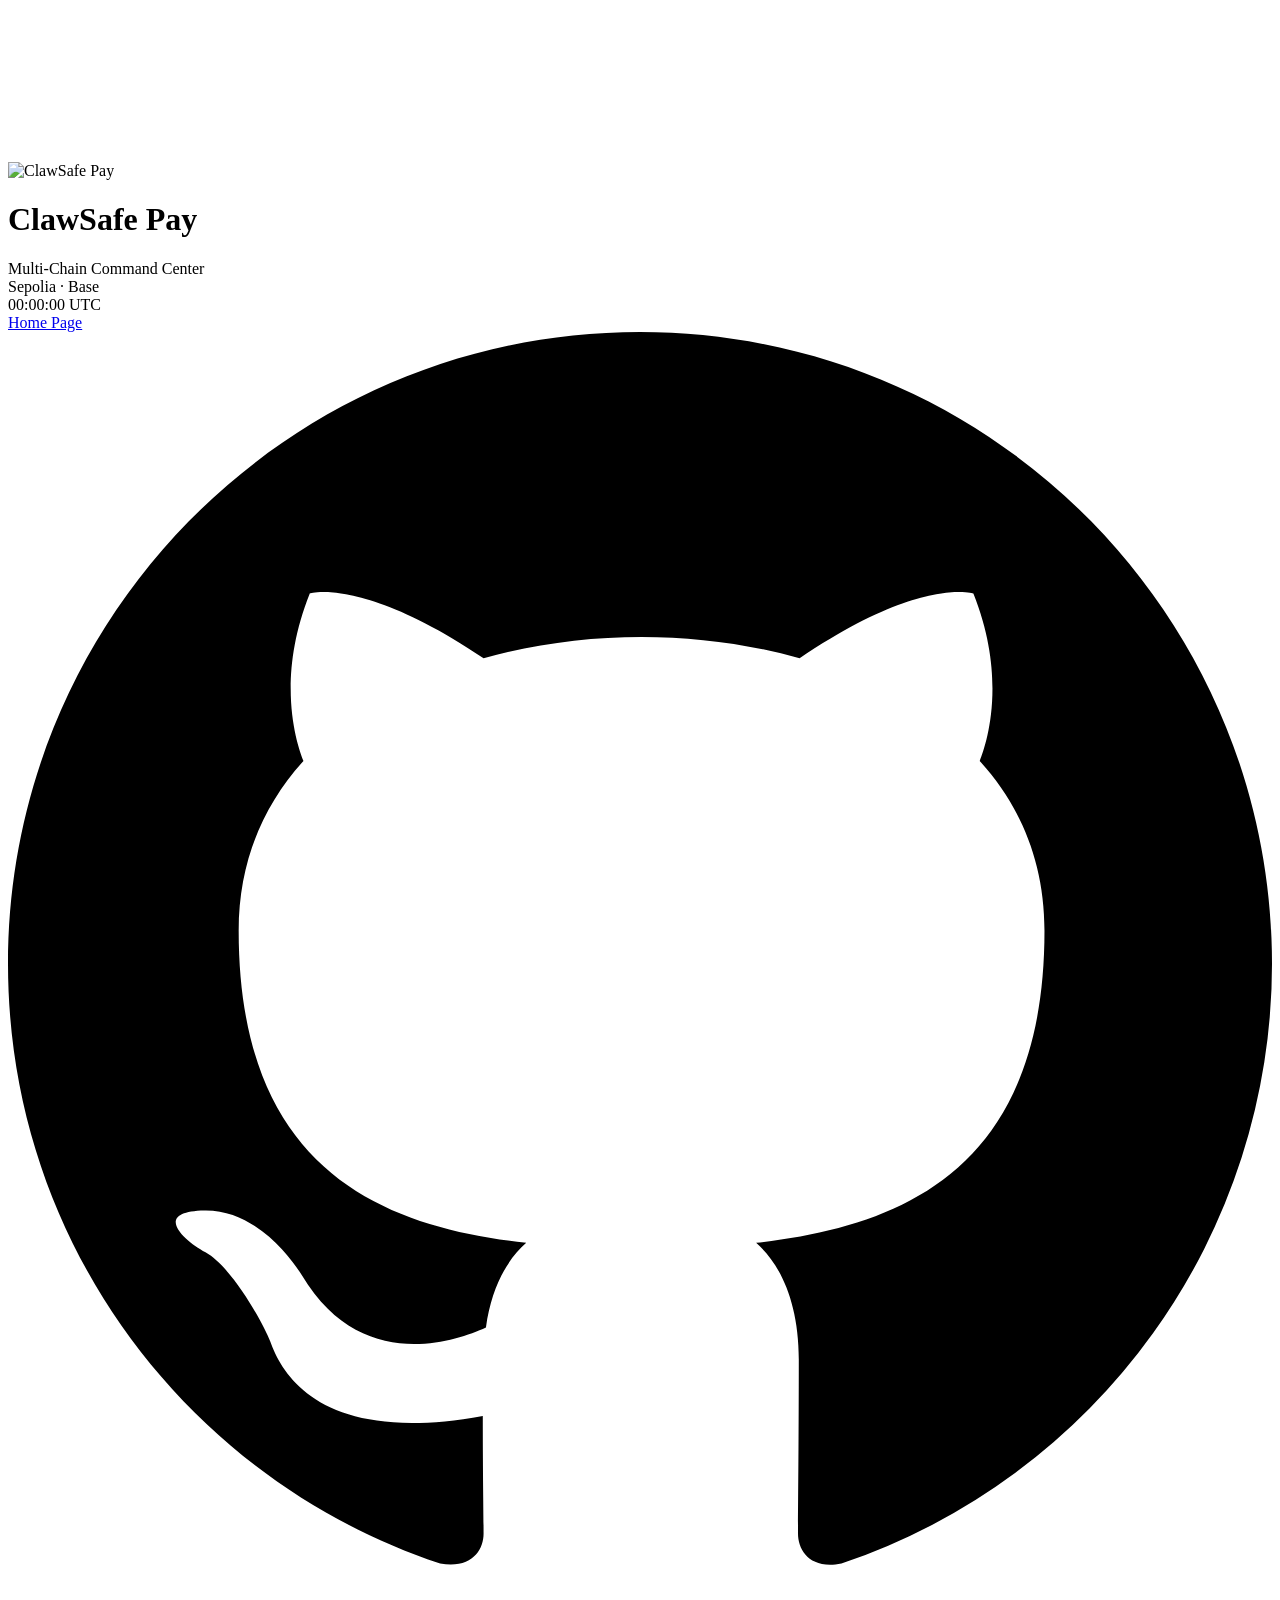
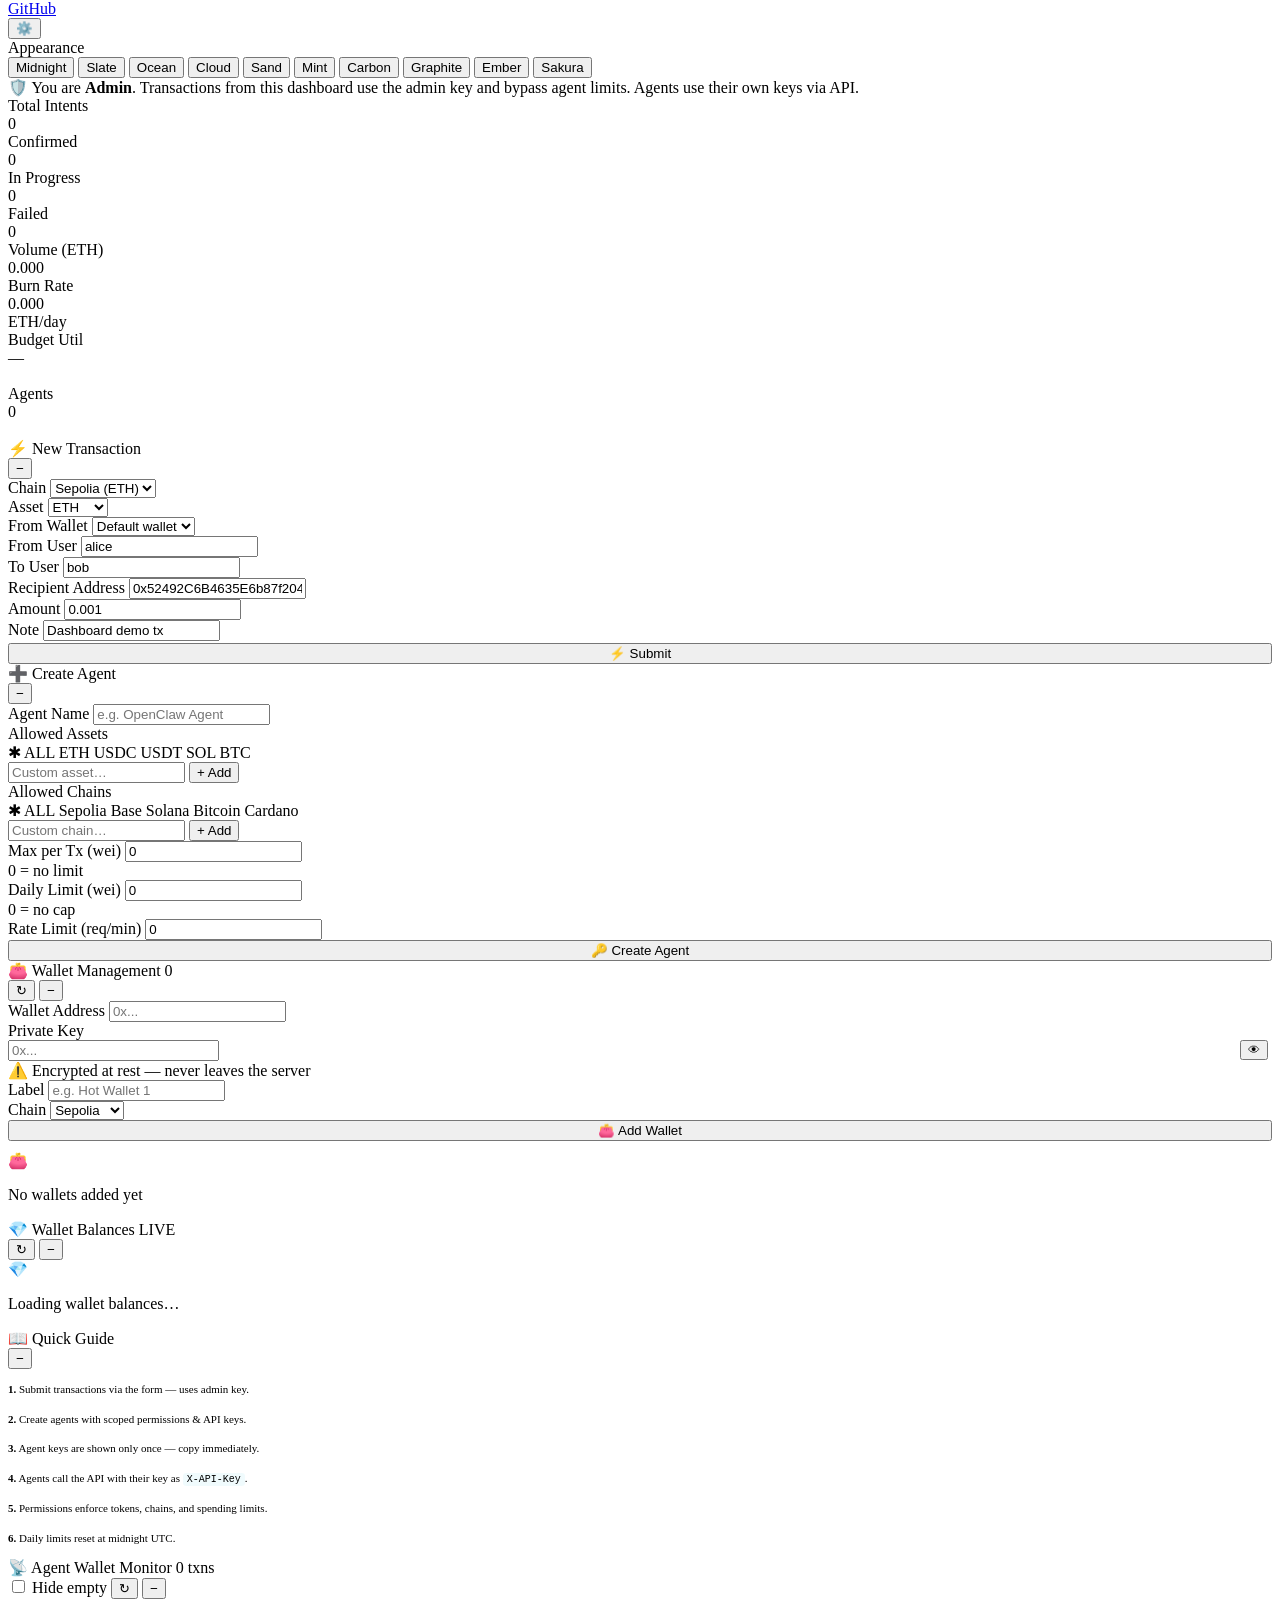
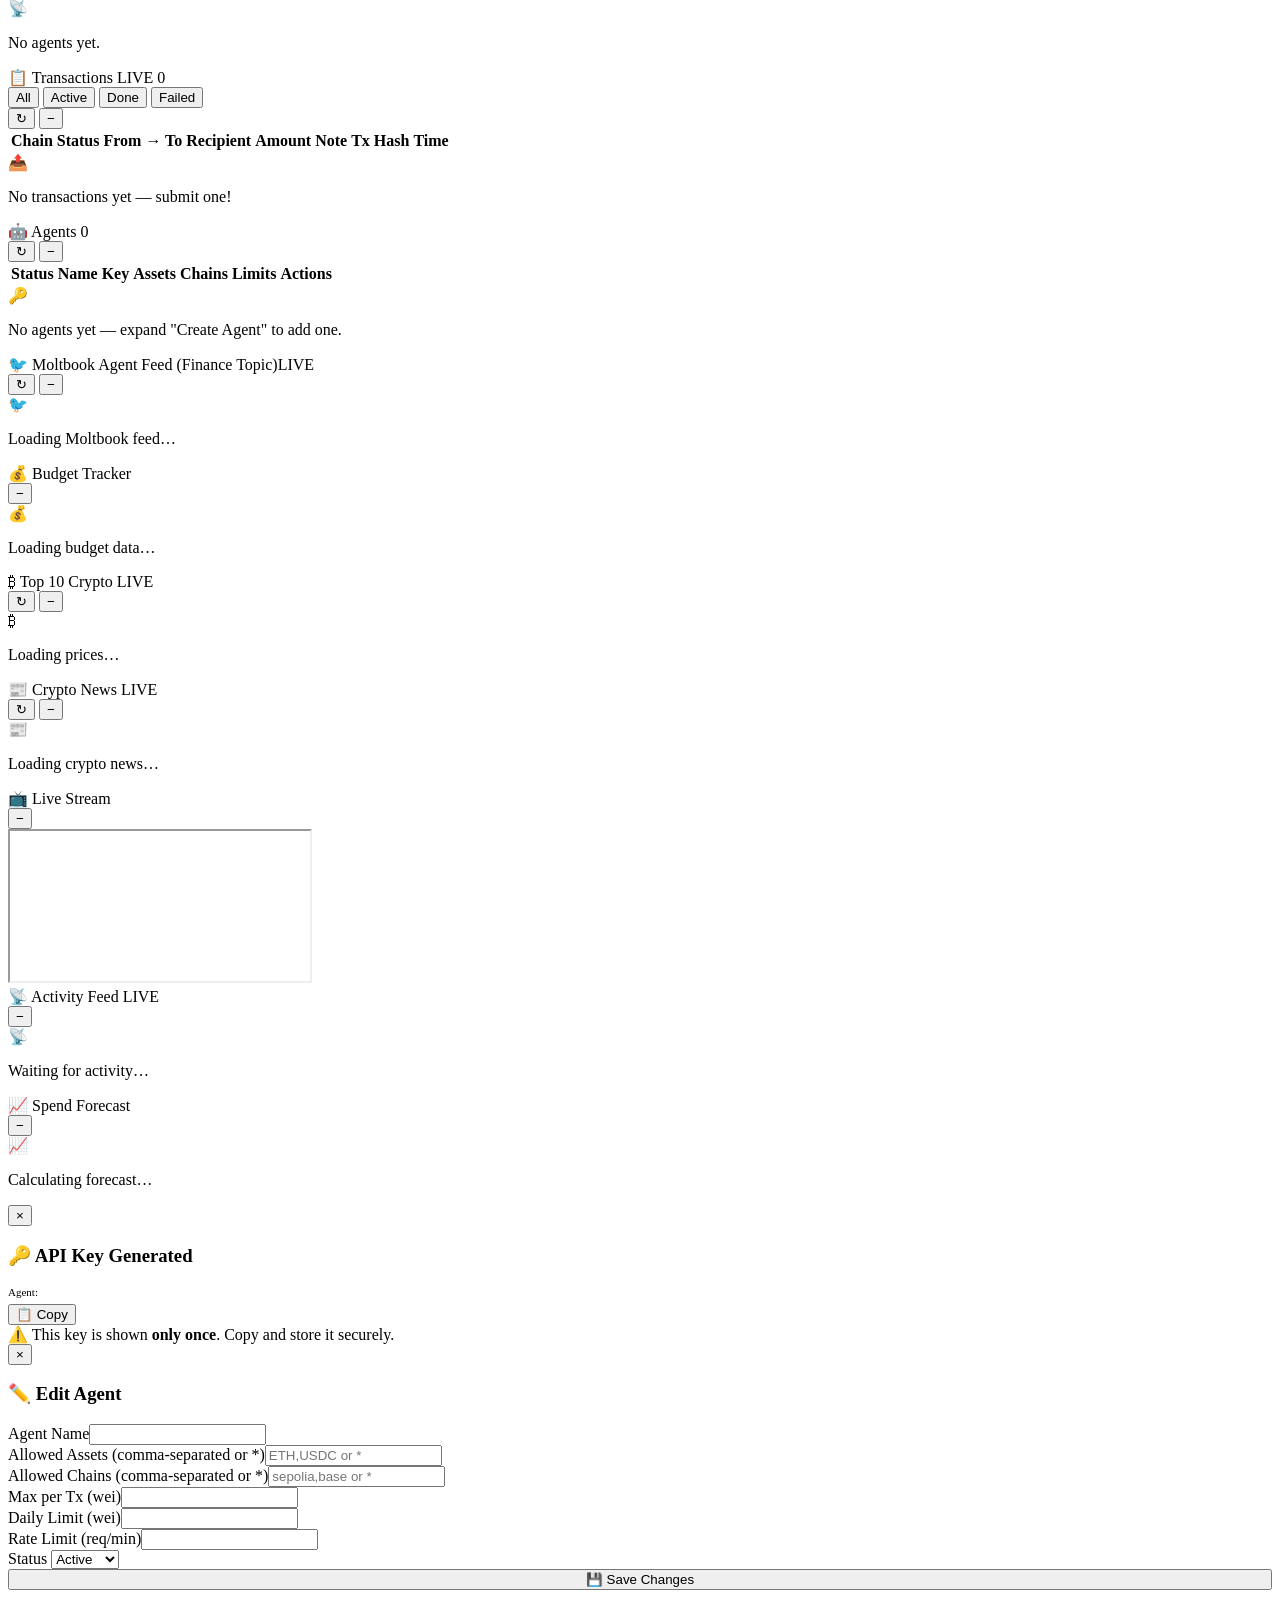
==== frontend/index.html @ 6c0104e2 "feat: docker compose setup with frontend and backend separated architecture" ====
<!DOCTYPE html>
<html lang="en">
<head>
<meta charset="UTF-8">
<meta name="viewport" content="width=device-width,initial-scale=1">
<title>ClawSafe Pay — Command Center</title>
<link rel="stylesheet" href="/static/themes.css">
<link rel="stylesheet" href="/static/dashboard.css">
<script src="/config.js"></script>
</head>
<body>

<canvas id="particles"></canvas>
<div class="bg-grid"></div>
<div class="bg-glow g1"></div>
<div class="bg-glow g2"></div>

<div class="app">

  <!-- ═══ Header ═══ -->
  <header>
    <div class="logo">
      <div class="logo-icon"><img src="/dashboard/logo.png" alt="ClawSafe Pay"></div>
      <div>
        <h1>ClawSafe Pay</h1>
        <div class="sub">Multi-Chain Command Center</div>
      </div>
    </div>
    <div class="hdr-right">
      <div class="sys-badge"><span class="sys-dot"></span><span id="activeChains">Sepolia · Base</span></div>
      <div class="hdr-clock" id="liveClock">00:00:00 UTC</div>
      <a href="/" class="hdr-link">Home Page</a>
      <a href="https://github.com/Neurarock/clawsafe_pay" target="_blank" rel="noopener" class="github-btn" title="View on GitHub"><svg viewBox="0 0 16 16"><path d="M8 0C3.58 0 0 3.58 0 8c0 3.54 2.29 6.53 5.47 7.59.4.07.55-.17.55-.38 0-.19-.01-.82-.01-1.49-2.01.37-2.53-.49-2.69-.94-.09-.23-.48-.94-.82-1.13-.28-.15-.68-.52-.01-.53.63-.01 1.08.58 1.23.82.72 1.21 1.87.87 2.33.66.07-.52.28-.87.51-1.07-1.78-.2-3.64-.89-3.64-3.95 0-.87.31-1.59.82-2.15-.08-.2-.36-1.02.08-2.12 0 0 .67-.21 2.2.82.64-.18 1.32-.27 2-.27.68 0 1.36.09 2 .27 1.53-1.04 2.2-.82 2.2-.82.44 1.1.16 1.92.08 2.12.51.56.82 1.27.82 2.15 0 3.07-1.87 3.75-3.65 3.95.29.25.54.73.54 1.48 0 1.07-.01 1.93-.01 2.2 0 .21.15.46.55.38A8.013 8.013 0 0016 8c0-4.42-3.58-8-8-8z"/></svg>GitHub</a>
      <div class="theme-wrap">
        <button class="theme-btn" onclick="toggleThemeMenu()" title="Theme">⚙️</button>
        <div class="theme-menu" id="themeMenu">
          <div class="theme-menu-title">Appearance</div>
          <button class="theme-opt" data-theme="midnight" onclick="setTheme('midnight')"><span class="theme-swatch" style="background:#05080f"></span>Midnight</button>
          <button class="theme-opt" data-theme="slate" onclick="setTheme('slate')"><span class="theme-swatch" style="background:#1a1d23"></span>Slate</button>
          <button class="theme-opt" data-theme="ocean" onclick="setTheme('ocean')"><span class="theme-swatch" style="background:#0c1929"></span>Ocean</button>
          <button class="theme-opt" data-theme="cloud" onclick="setTheme('cloud')"><span class="theme-swatch" style="background:#f0f4f8"></span>Cloud</button>
          <button class="theme-opt" data-theme="sand" onclick="setTheme('sand')"><span class="theme-swatch" style="background:#f5f0e8"></span>Sand</button>
          <button class="theme-opt" data-theme="mint" onclick="setTheme('mint')"><span class="theme-swatch" style="background:#ecfdf5"></span>Mint</button>
          <button class="theme-opt" data-theme="carbon" onclick="setTheme('carbon')"><span class="theme-swatch" style="background:#000;border-color:rgba(255,255,255,.15)"></span>Carbon</button>
          <button class="theme-opt" data-theme="graphite" onclick="setTheme('graphite')"><span class="theme-swatch" style="background:#17181a"></span>Graphite</button>
          <button class="theme-opt" data-theme="ember" onclick="setTheme('ember')"><span class="theme-swatch" style="background:#100604"></span>Ember</button>
          <button class="theme-opt" data-theme="sakura" onclick="setTheme('sakura')"><span class="theme-swatch" style="background:#fdf2f5"></span>Sakura</button>
        </div>
      </div>
    </div>
  </header>

  <!-- ═══ Admin Banner ═══ -->
  <div class="admin-banner">
    🛡️ <span>You are <strong>Admin</strong>. Transactions from this dashboard use the admin key and bypass agent limits. Agents use their own keys via API.</span>
  </div>

  <!-- ═══ Stats Row ═══ -->
  <div class="stats">
    <div class="stat-card"><div class="stat-label">Total Intents</div><div class="stat-value" id="s-total">0</div></div>
    <div class="stat-card"><div class="stat-label">Confirmed</div><div class="stat-value green" id="s-confirmed">0</div></div>
    <div class="stat-card"><div class="stat-label">In Progress</div><div class="stat-value amber" id="s-pending">0</div></div>
    <div class="stat-card"><div class="stat-label">Failed</div><div class="stat-value red" id="s-failed">0</div></div>
    <div class="stat-card"><div class="stat-label">Volume (ETH)</div><div class="stat-value purple" id="s-volume">0.000</div></div>
    <div class="stat-card"><div class="stat-label">Burn Rate</div><div class="stat-value green" id="s-burn">0.000</div><div class="stat-sub" id="s-burn-sub">ETH/day</div></div>
    <div class="stat-card"><div class="stat-label">Budget Util</div><div class="stat-value amber" id="s-budget-pct">—</div><div class="stat-sub" id="s-budget-sub">&nbsp;</div></div>
    <div class="stat-card"><div class="stat-label">Agents</div><div class="stat-value cyan" id="s-agents">0</div><div class="stat-sub" id="s-agents-sub">&nbsp;</div></div>
  </div>

  <!-- ═══ Dashboard Grid ═══ -->
  <div class="dash-grid">

    <!-- ── Left Column ── -->
    <div class="dash-col">

      <!-- ⚡ New Transaction -->
      <div class="widget" id="w-submit">
        <div class="wh">
          <div class="wt"><span class="wt-icon">⚡</span> New Transaction</div>
          <div class="wa"><button class="w-btn" onclick="toggleWidget(this)">−</button></div>
        </div>
        <div class="wb pad">
          <form id="txForm" autocomplete="off">
            <div class="form-stack">
              <div class="form-row">
                <div class="form-group">
                  <label>Chain</label>
                  <select id="tx-chain">
                    <option value="sepolia" selected>Sepolia (ETH)</option>
                    <option value="base">Base (ETH)</option>
                  </select>
                </div>
                <div class="form-group">
                  <label>Asset</label>
                  <select id="tx-asset">
                    <option value="ETH" selected>ETH</option>
                    <option value="USDC">USDC</option>
                    <option value="USDT">USDT</option>
                  </select>
                </div>
              </div>
              <div class="form-group">
                <label>From Wallet</label>
                <select id="tx-wallet"><option value="">Default wallet</option></select>
              </div>
              <div class="form-row">
                <div class="form-group">
                  <label>From User</label>
                  <input type="text" id="tx-from" placeholder="alice" value="alice" required>
                </div>
                <div class="form-group">
                  <label>To User</label>
                  <input type="text" id="tx-to" placeholder="bob" value="bob" required>
                </div>
              </div>
              <div class="form-group">
                <label>Recipient Address</label>
                <input type="text" id="tx-addr" class="addr-input" placeholder="0x..." value="0x52492C6B4635E6b87f2043A6Ac274Be458060b48" required>
              </div>
              <div class="form-row">
                <div class="form-group">
                  <label>Amount</label>
                  <input type="text" id="tx-amount" placeholder="0.01" value="0.001" required>
                </div>
                <div class="form-group">
                  <label>Note</label>
                  <input type="text" id="tx-note" placeholder="Payment for..." value="Dashboard demo tx">
                </div>
              </div>
              <button type="submit" class="btn btn-primary" id="txBtn" style="width:100%;margin-top:2px">
                <span id="txBtnText">⚡ Submit</span>
                <span id="txBtnSpin" style="display:none" class="status-spinner"></span>
              </button>
            </div>
          </form>
        </div>
      </div>

      <!-- ➕ Create Agent -->
      <div class="widget" id="w-create-agent">
        <div class="wh">
          <div class="wt"><span class="wt-icon">➕</span> Create Agent</div>
          <div class="wa"><button class="w-btn" onclick="toggleWidget(this)">−</button></div>
        </div>
        <div class="wb pad">
          <form id="agentForm" autocomplete="off">
            <div class="form-stack">
              <div class="form-group">
                <label>Agent Name</label>
                <input type="text" id="ag-name" placeholder="e.g. OpenClaw Agent" required>
              </div>
              <div class="form-group">
                <label>Allowed Assets</label>
                <div class="selector-area" id="ag-assets-area">
                  <div class="preset-row">
                    <span class="preset-btn wild selected" data-val="*" onclick="togglePreset(this,'assets')">✱ ALL</span>
                    <span class="preset-btn asset" data-val="ETH" onclick="togglePreset(this,'assets')">ETH</span>
                    <span class="preset-btn asset" data-val="USDC" onclick="togglePreset(this,'assets')">USDC</span>
                    <span class="preset-btn asset" data-val="USDT" onclick="togglePreset(this,'assets')">USDT</span>
                    <span class="preset-btn asset" data-val="SOL" onclick="togglePreset(this,'assets')">SOL</span>
                    <span class="preset-btn asset" data-val="BTC" onclick="togglePreset(this,'assets')">BTC</span>
                  </div>
                  <div class="custom-add-row">
                    <input type="text" id="ag-assets-custom" placeholder="Custom asset…">
                    <button type="button" onclick="addCustom('assets')">+ Add</button>
                  </div>
                  <div class="selected-display" id="ag-assets-display"></div>
                </div>
                <input type="hidden" id="ag-assets-val" value='["*"]'>
              </div>
              <div class="form-group">
                <label>Allowed Chains</label>
                <div class="selector-area" id="ag-chains-area">
                  <div class="preset-row">
                    <span class="preset-btn wild selected" data-val="*" onclick="togglePreset(this,'chains')">✱ ALL</span>
                    <span class="preset-btn chain" data-val="sepolia" onclick="togglePreset(this,'chains')">Sepolia</span>
                    <span class="preset-btn chain" data-val="base" onclick="togglePreset(this,'chains')">Base</span>
                    <span class="preset-btn chain" data-val="solana" onclick="togglePreset(this,'chains')">Solana</span>
                    <span class="preset-btn chain" data-val="bitcoin" onclick="togglePreset(this,'chains')">Bitcoin</span>
                    <span class="preset-btn chain" data-val="cardano" onclick="togglePreset(this,'chains')">Cardano</span>
                  </div>
                  <div class="custom-add-row">
                    <input type="text" id="ag-chains-custom" placeholder="Custom chain…">
                    <button type="button" onclick="addCustom('chains')">+ Add</button>
                  </div>
                  <div class="selected-display" id="ag-chains-display"></div>
                </div>
                <input type="hidden" id="ag-chains-val" value='["*"]'>
              </div>
              <div class="form-row">
                <div class="form-group">
                  <label>Max per Tx (wei)</label>
                  <input type="text" id="ag-max-tx" placeholder="0 = unlimited" value="0">
                  <div class="form-hint">0 = no limit</div>
                </div>
                <div class="form-group">
                  <label>Daily Limit (wei)</label>
                  <input type="text" id="ag-daily" placeholder="0 = unlimited" value="0">
                  <div class="form-hint">0 = no cap</div>
                </div>
              </div>
              <div class="form-group">
                <label>Rate Limit (req/min)</label>
                <input type="number" id="ag-rate" placeholder="0 = default" value="0" min="0">
              </div>
              <button type="submit" class="btn btn-primary" style="width:100%" id="agCreateBtn">🔑 Create Agent</button>
            </div>
          </form>
        </div>
      </div>

      <!-- � Wallet Management -->
      <div class="widget" id="w-wallet-mgmt">
        <div class="wh">
          <div class="wt"><span class="wt-icon">👛</span> Wallet Management <span class="w-count" id="walletCount">0</span></div>
          <div class="wa">
            <button class="w-btn" onclick="fetchManagedWallets()" title="Refresh">↻</button>
            <button class="w-btn" onclick="toggleWidget(this)">−</button>
          </div>
        </div>
        <div class="wb pad">
          <form id="walletForm" autocomplete="off">
            <div class="form-stack">
              <div class="form-group">
                <label>Wallet Address</label>
                <input type="text" id="wl-address" class="addr-input" placeholder="0x..." required>
              </div>
              <div class="form-group">
                <label>Private Key</label>
                <div style="position:relative">
                  <input type="password" id="wl-privkey" placeholder="0x..." required style="padding-right:36px">
                  <button type="button" class="w-btn" onclick="togglePrivKeyVisibility()" title="Show/Hide"
                    style="position:absolute;right:4px;top:50%;transform:translateY(-50%);font-size:12px" id="wl-eye">👁</button>
                </div>
                <div class="form-hint" style="color:var(--amber)">⚠️ Encrypted at rest — never leaves the server</div>
              </div>
              <div class="form-row">
                <div class="form-group">
                  <label>Label</label>
                  <input type="text" id="wl-label" placeholder="e.g. Hot Wallet 1">
                </div>
                <div class="form-group">
                  <label>Chain</label>
                  <select id="wl-chain">
                    <option value="sepolia" selected>Sepolia</option>
                    <option value="base">Base</option>
                    <option value="solana">Solana</option>
                    <option value="bitcoin">Bitcoin</option>
                    <option value="cardano">Cardano</option>
                  </select>
                </div>
              </div>
              <button type="submit" class="btn btn-primary" style="width:100%" id="wlAddBtn">👛 Add Wallet</button>
            </div>
          </form>
          <div id="walletList" style="margin-top:10px">
            <div class="empty-state" id="walletEmpty">
              <div class="icon">👛</div>
              <p>No wallets added yet</p>
            </div>
          </div>
        </div>
      </div>

      <!-- 💎 Wallet Balances -->
      <div class="widget" id="w-balances">
        <div class="wh">
          <div class="wt"><span class="wt-icon">💎</span> Wallet Balances <span class="live-pill">LIVE</span></div>
          <div class="wa">
            <button class="w-btn" onclick="fetchWalletBalances()" title="Refresh">↻</button>
            <button class="w-btn" onclick="toggleWidget(this)">−</button>
          </div>
        </div>
        <div class="wb pad" style="max-height:340px;overflow-y:auto">
          <div id="balancesList">
            <div class="empty-state" id="balancesEmpty">
              <div class="icon">💎</div>
              <p>Loading wallet balances…</p>
            </div>
          </div>
        </div>
      </div>

      <!-- �📖 Quick Guide -->
      <div class="widget" id="w-guide">
        <div class="wh">
          <div class="wt"><span class="wt-icon">📖</span> Quick Guide</div>
          <div class="wa"><button class="w-btn" onclick="toggleWidget(this)">−</button></div>
        </div>
        <div class="wb pad">
          <div style="font-size:11px;color:var(--muted);line-height:1.7">
            <p><strong style="color:var(--text)">1.</strong> Submit transactions via the form — uses admin key.</p>
            <p><strong style="color:var(--text)">2.</strong> Create agents with scoped permissions &amp; API keys.</p>
            <p><strong style="color:var(--text)">3.</strong> Agent keys are shown <span style="color:var(--amber)">only once</span> — copy immediately.</p>
            <p><strong style="color:var(--text)">4.</strong> Agents call the API with their key as <code style="color:var(--cyan);background:rgba(6,182,212,.06);padding:1px 4px;border-radius:3px;font-size:10px">X-API-Key</code>.</p>
            <p><strong style="color:var(--text)">5.</strong> Permissions enforce tokens, chains, and spending limits.</p>
            <p><strong style="color:var(--text)">6.</strong> Daily limits reset at midnight UTC.</p>
          </div>
        </div>
      </div>

      <!-- 📡 Agent Wallet Monitor -->
      <div class="widget" id="w-monitor">
        <div class="wh">
          <div class="wt"><span class="wt-icon">📡</span> Agent Wallet Monitor <span class="w-count" id="monitorCount">0 txns</span></div>
          <div class="wa">
            <label class="toggle-wrap"><label class="tog"><input type="checkbox" id="hideEmptyToggle" onchange="renderMonitor()"><span class="tog-slider"></span></label> Hide empty</label>
            <button class="w-btn" onclick="fetchAllAgentIntents()" title="Reload">↻</button>
            <button class="w-btn" onclick="toggleWidget(this)">−</button>
          </div>
        </div>
        <div class="wb" style="max-height:380px">
          <div id="activeMonitors"></div>
          <div id="deprecatedSection" style="display:none">
            <div class="deprecated-divider">⛔ Deprecated / Inactive</div>
            <div id="deprecatedMonitors"></div>
          </div>
          <div class="empty-state" id="monitorEmpty">
            <div class="icon">📡</div>
            <p>No agents yet.</p>
          </div>
        </div>
      </div>

    </div><!-- /dash-col left -->

    <!-- ── Right Column ── -->
    <div class="dash-col">

      <!-- 📋 Transactions -->
      <div class="widget" id="w-txns">
        <div class="wh">
          <div class="wt"><span class="wt-icon">📋</span> Transactions <span class="live-pill">LIVE</span> <span class="w-count" id="txCount">0</span></div>
          <div class="wa">
            <div class="tx-filters">
              <button class="f-btn active" onclick="setFilter('all',this)">All</button>
              <button class="f-btn" onclick="setFilter('active',this)">Active</button>
              <button class="f-btn" onclick="setFilter('done',this)">Done</button>
              <button class="f-btn" onclick="setFilter('failed',this)">Failed</button>
            </div>
            <button class="w-btn" onclick="fetchIntents()" title="Refresh">↻</button>
            <button class="w-btn" onclick="toggleWidget(this)">−</button>
          </div>
        </div>
        <div class="wb" style="max-height:440px">
          <div class="table-scroll">
            <table>
              <thead>
                <tr>
                  <th>Chain</th>
                  <th>Status</th>
                  <th>From → To</th>
                  <th>Recipient</th>
                  <th>Amount</th>
                  <th>Note</th>
                  <th>Tx Hash</th>
                  <th>Time</th>
                </tr>
              </thead>
              <tbody id="txBody"></tbody>
            </table>
          </div>
          <div class="empty-state" id="txEmpty">
            <div class="icon">📤</div>
            <p>No transactions yet — submit one!</p>
          </div>
        </div>
      </div>

      <!-- Right sub-grid: two columns -->
      <div class="right-sub">

        <!-- Sub-left -->
        <div class="dash-col">
          <!-- 🤖 Agents -->
          <div class="widget" id="w-agents">
            <div class="wh">
              <div class="wt"><span class="wt-icon">🤖</span> Agents <span class="w-count" id="agentCount">0</span></div>
              <div class="wa">
                <button class="w-btn" onclick="fetchAgents()" title="Refresh">↻</button>
                <button class="w-btn" onclick="toggleWidget(this)">−</button>
              </div>
            </div>
            <div class="wb" style="max-height:340px">
              <div class="table-scroll">
                <table>
                  <thead>
                    <tr>
                      <th>Status</th>
                      <th>Name</th>
                      <th>Key</th>
                      <th>Assets</th>
                      <th>Chains</th>
                      <th>Limits</th>
                      <th>Actions</th>
                    </tr>
                  </thead>
                  <tbody id="agentBody"></tbody>
                </table>
              </div>
              <div class="empty-state" id="agentEmpty">
                <div class="icon">🔑</div>
                <p>No agents yet — expand "Create Agent" to add one.</p>
              </div>
            </div>
          </div>

          <!-- � Moltbook Feed -->
          <div class="widget" id="w-moltbook">
            <div class="wh">
              <div class="wt"><span class="wt-icon">🐦</span> Moltbook Agent Feed (Finance Topic)<span class="live-pill">LIVE</span></div>
              <div class="wa">
                <button class="w-btn" onclick="fetchMoltbook()" title="Reload">↻</button>
                <button class="w-btn" onclick="toggleWidget(this)">−</button>
              </div>
            </div>
            <div class="wb pad" style="max-height:340px;overflow-y:auto">
              <div id="moltbookPosts">
                <div class="empty-state" id="moltbookEmpty">
                  <div class="icon">🐦</div>
                  <p>Loading Moltbook feed…</p>
                </div>
              </div>
            </div>
          </div>

          <!-- 💰 Budget Tracker -->
          <div class="widget" id="w-budget">
            <div class="wh">
              <div class="wt"><span class="wt-icon">💰</span> Budget Tracker</div>
              <div class="wa"><button class="w-btn" onclick="toggleWidget(this)">−</button></div>
            </div>
            <div class="wb pad">
              <div id="budgetAlerts"></div>
              <div id="budgetBars">
                <div class="empty-state"><div class="icon">💰</div><p>Loading budget data…</p></div>
              </div>
            </div>
          </div>

          <!-- ₿ Top 10 Crypto -->
          <div class="widget" id="w-crypto-prices">
            <div class="wh">
              <div class="wt"><span class="wt-icon">₿</span> Top 10 Crypto <span class="live-pill">LIVE</span></div>
              <div class="wa">
                <button class="w-btn" onclick="fetchCryptoPrices()" title="Refresh">↻</button>
                <button class="w-btn" onclick="toggleWidget(this)">−</button>
              </div>
            </div>
            <div class="wb pad" style="overflow-y:auto">
              <div class="crypto-ticker" id="cryptoTicker">
                <div class="empty-state"><div class="icon">₿</div><p>Loading prices…</p></div>
              </div>
            </div>
          </div>
        </div>

        <!-- Sub-right -->
        <div class="dash-col">
          <!-- � Crypto News Feed -->
          <div class="widget" id="w-crypto-news">
            <div class="wh">
              <div class="wt"><span class="wt-icon">📰</span> Crypto News <span class="live-pill">LIVE</span></div>
              <div class="wa">
                <button class="w-btn" onclick="fetchCryptoNews()" title="Reload">↻</button>
                <button class="w-btn" onclick="toggleWidget(this)">−</button>
              </div>
            </div>
            <div class="wb pad" style="max-height:340px;overflow-y:auto">
              <div id="cryptoNewsPosts">
                <div class="empty-state" id="cryptoNewsEmpty">
                  <div class="icon">📰</div>
                  <p>Loading crypto news…</p>
                </div>
              </div>
            </div>
          </div>

          <!-- �📺 YouTube Live -->
          <div class="widget" id="w-youtube">
            <div class="wh">
              <div class="wt"><span class="wt-icon">📺</span> Live Stream</div>
              <div class="wa"><button class="w-btn" onclick="toggleWidget(this)">−</button></div>
            </div>
            <div class="wb">
              <div class="yt-frame">
                <iframe src="https://www.youtube.com/embed/OafXF_Ni-tY?autoplay=1&mute=1&rel=0&modestbranding=1&showinfo=0" allow="accelerometer; autoplay; clipboard-write; encrypted-media; gyroscope; picture-in-picture" allowfullscreen></iframe>
              </div>
            </div>
          </div>

          <!-- 📡 Activity Feed -->
          <div class="widget" id="w-feed">
            <div class="wh">
              <div class="wt"><span class="wt-icon">📡</span> Activity Feed <span class="live-pill">LIVE</span></div>
              <div class="wa"><button class="w-btn" onclick="toggleWidget(this)">−</button></div>
            </div>
            <div class="wb pad" style="max-height:260px">
              <div class="timeline" id="timeline">
                <div class="empty-state" id="timelineEmpty">
                  <div class="icon">📡</div>
                  <p>Waiting for activity…</p>
                </div>
              </div>
            </div>
          </div>

          <!-- 📈 Spend Forecast -->
          <div class="widget" id="w-forecast">
            <div class="wh">
              <div class="wt"><span class="wt-icon">📈</span> Spend Forecast</div>
              <div class="wa"><button class="w-btn" onclick="toggleWidget(this)">−</button></div>
            </div>
            <div class="wb pad">
              <div id="forecastContent">
                <div class="empty-state"><div class="icon">📈</div><p>Calculating forecast…</p></div>
              </div>
            </div>
          </div>
        </div>

      </div><!-- /right-sub -->

    </div><!-- /dash-col right -->

  </div><!-- /dash-grid -->

</div><!-- /app -->

<!-- ═══ Key Modal ═══ -->
<div class="modal-overlay" id="keyModal">
  <div class="modal">
    <button class="modal-close" onclick="closeKeyModal()">&times;</button>
    <h3>🔑 API Key Generated</h3>
    <p style="font-size:11px;color:var(--muted);margin-bottom:6px">Agent: <strong id="modal-agent-name" style="color:var(--text)"></strong></p>
    <div class="key-display">
      <span id="modal-key-text"></span>
      <button class="copy-btn" onclick="copyKey()">📋 Copy</button>
    </div>
    <div class="key-warning">⚠️ <span>This key is shown <strong>only once</strong>. Copy and store it securely.</span></div>
  </div>
</div>

<!-- ═══ Edit Modal ═══ -->
<div class="modal-overlay" id="editModal">
  <div class="modal">
    <button class="modal-close" onclick="closeEditModal()">&times;</button>
    <h3>✏️ Edit Agent</h3>
    <form id="editForm" autocomplete="off">
      <input type="hidden" id="ed-id">
      <div class="form-stack">
        <div class="form-group"><label>Agent Name</label><input type="text" id="ed-name" required></div>
        <div class="form-group"><label>Allowed Assets (comma-separated or *)</label><input type="text" id="ed-assets" placeholder="ETH,USDC or *"></div>
        <div class="form-group"><label>Allowed Chains (comma-separated or *)</label><input type="text" id="ed-chains" placeholder="sepolia,base or *"></div>
        <div class="form-row">
          <div class="form-group"><label>Max per Tx (wei)</label><input type="text" id="ed-max-tx"></div>
          <div class="form-group"><label>Daily Limit (wei)</label><input type="text" id="ed-daily"></div>
        </div>
        <div class="form-group"><label>Rate Limit (req/min)</label><input type="number" id="ed-rate" min="0"></div>
        <div class="form-group">
          <label>Status</label>
          <select id="ed-active"><option value="true">Active</option><option value="false">Inactive</option></select>
        </div>
        <button type="submit" class="btn btn-primary" style="width:100%">💾 Save Changes</button>
      </div>
    </form>
  </div>
</div>

<div class="toast-container" id="toasts"></div>

<script type="module" src="/static/js/app.js"></script>
</body>
</html>
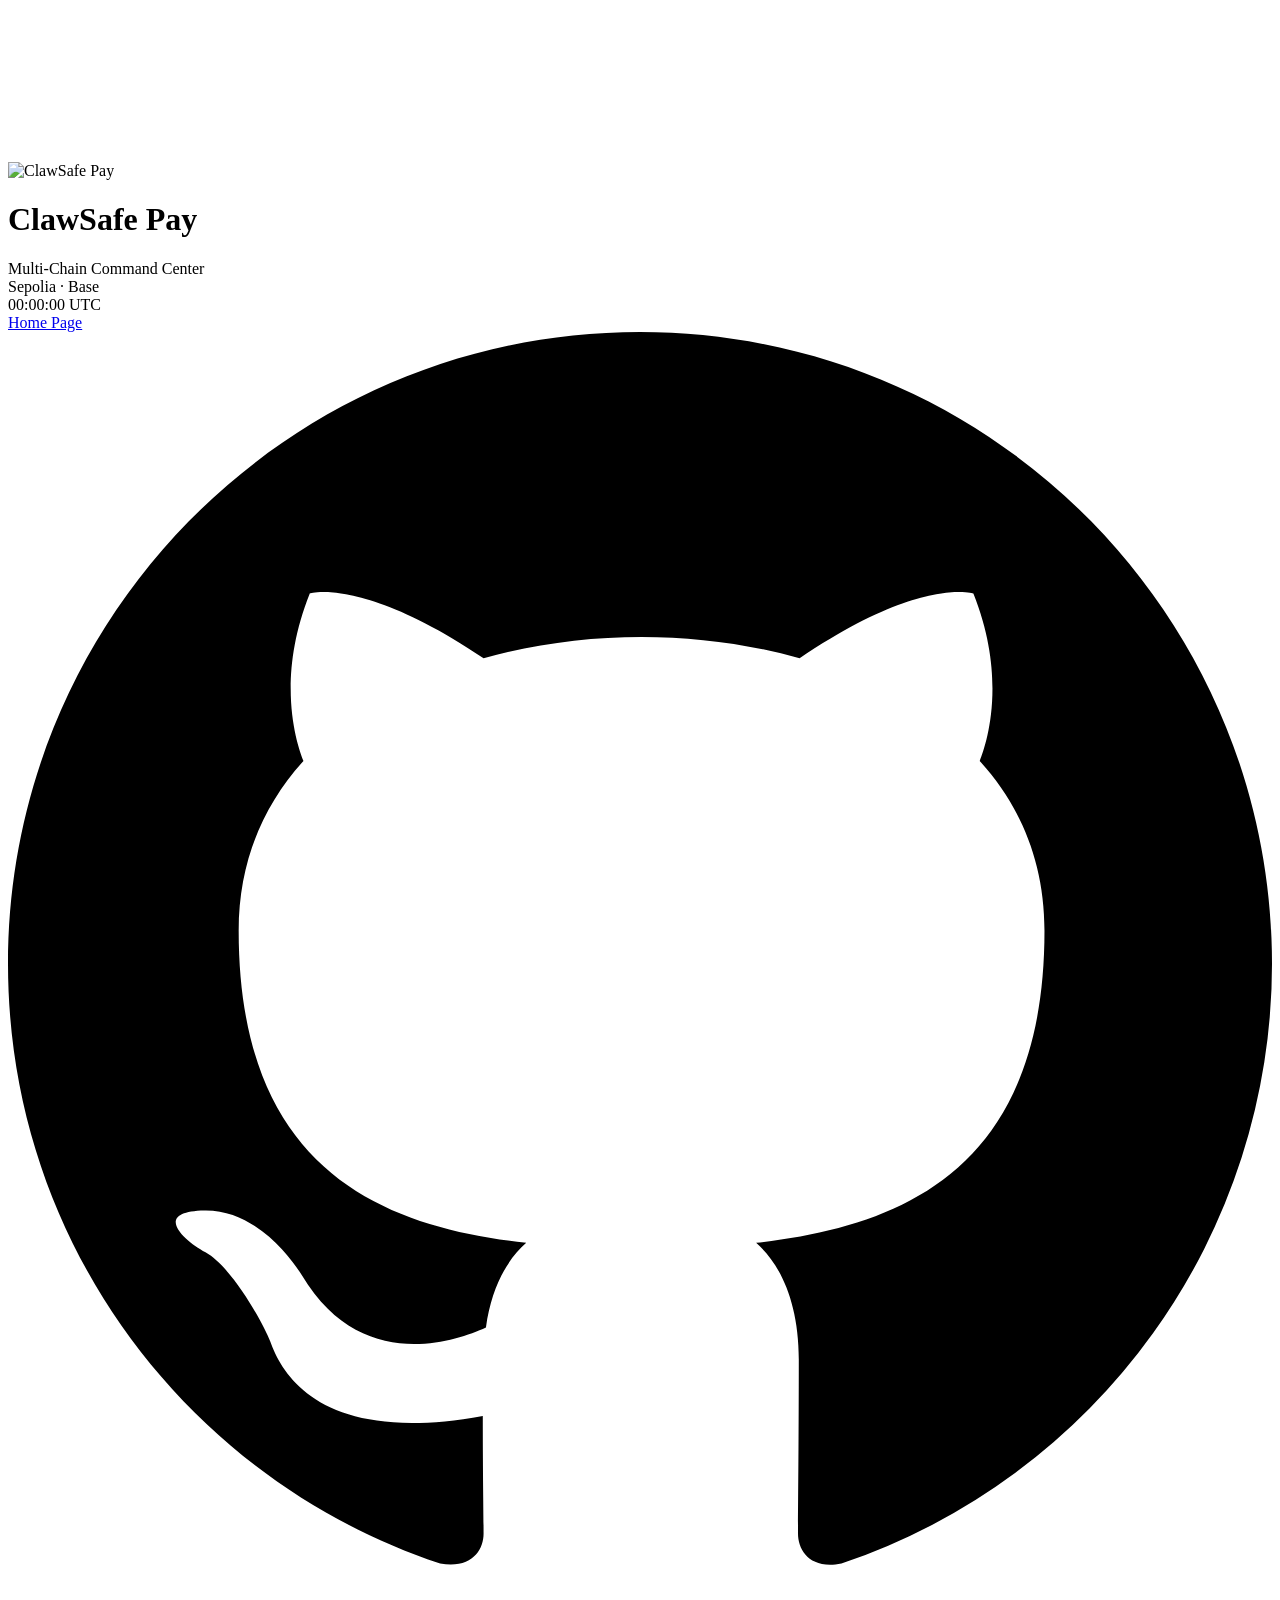
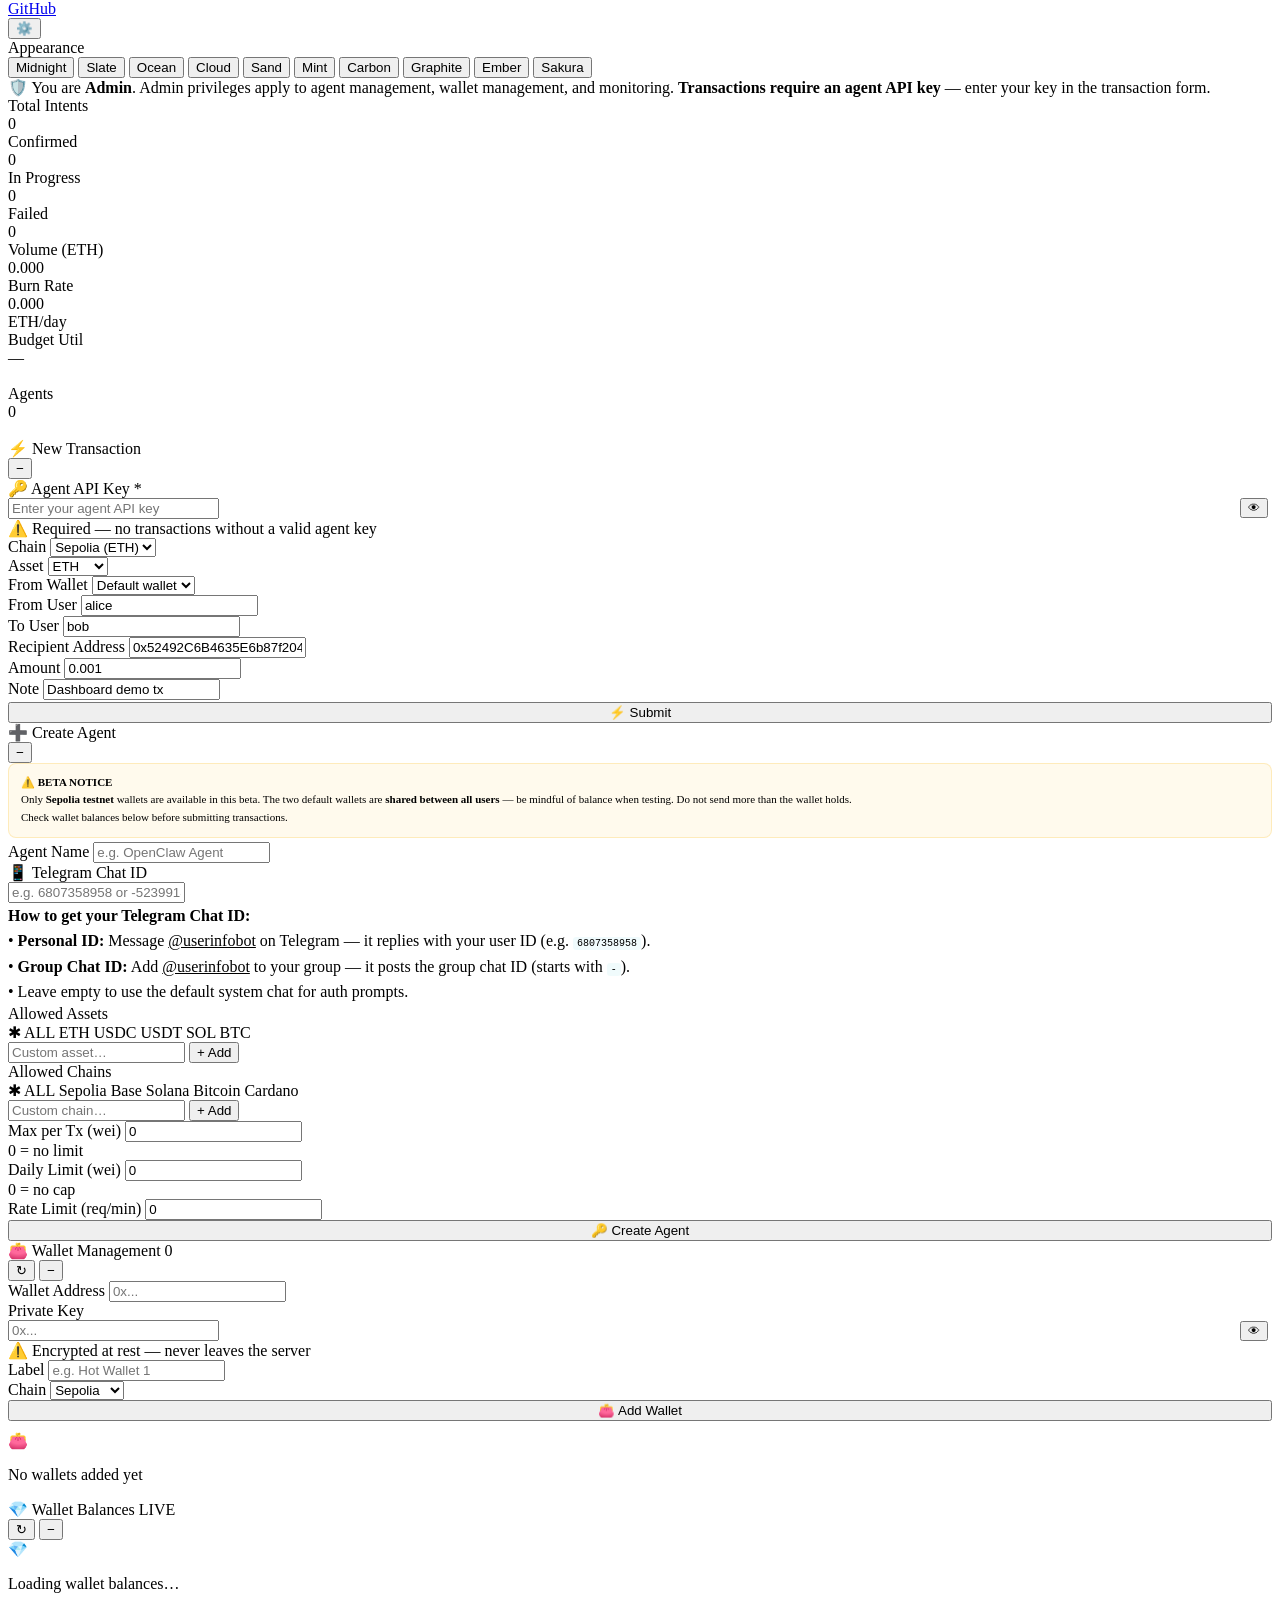
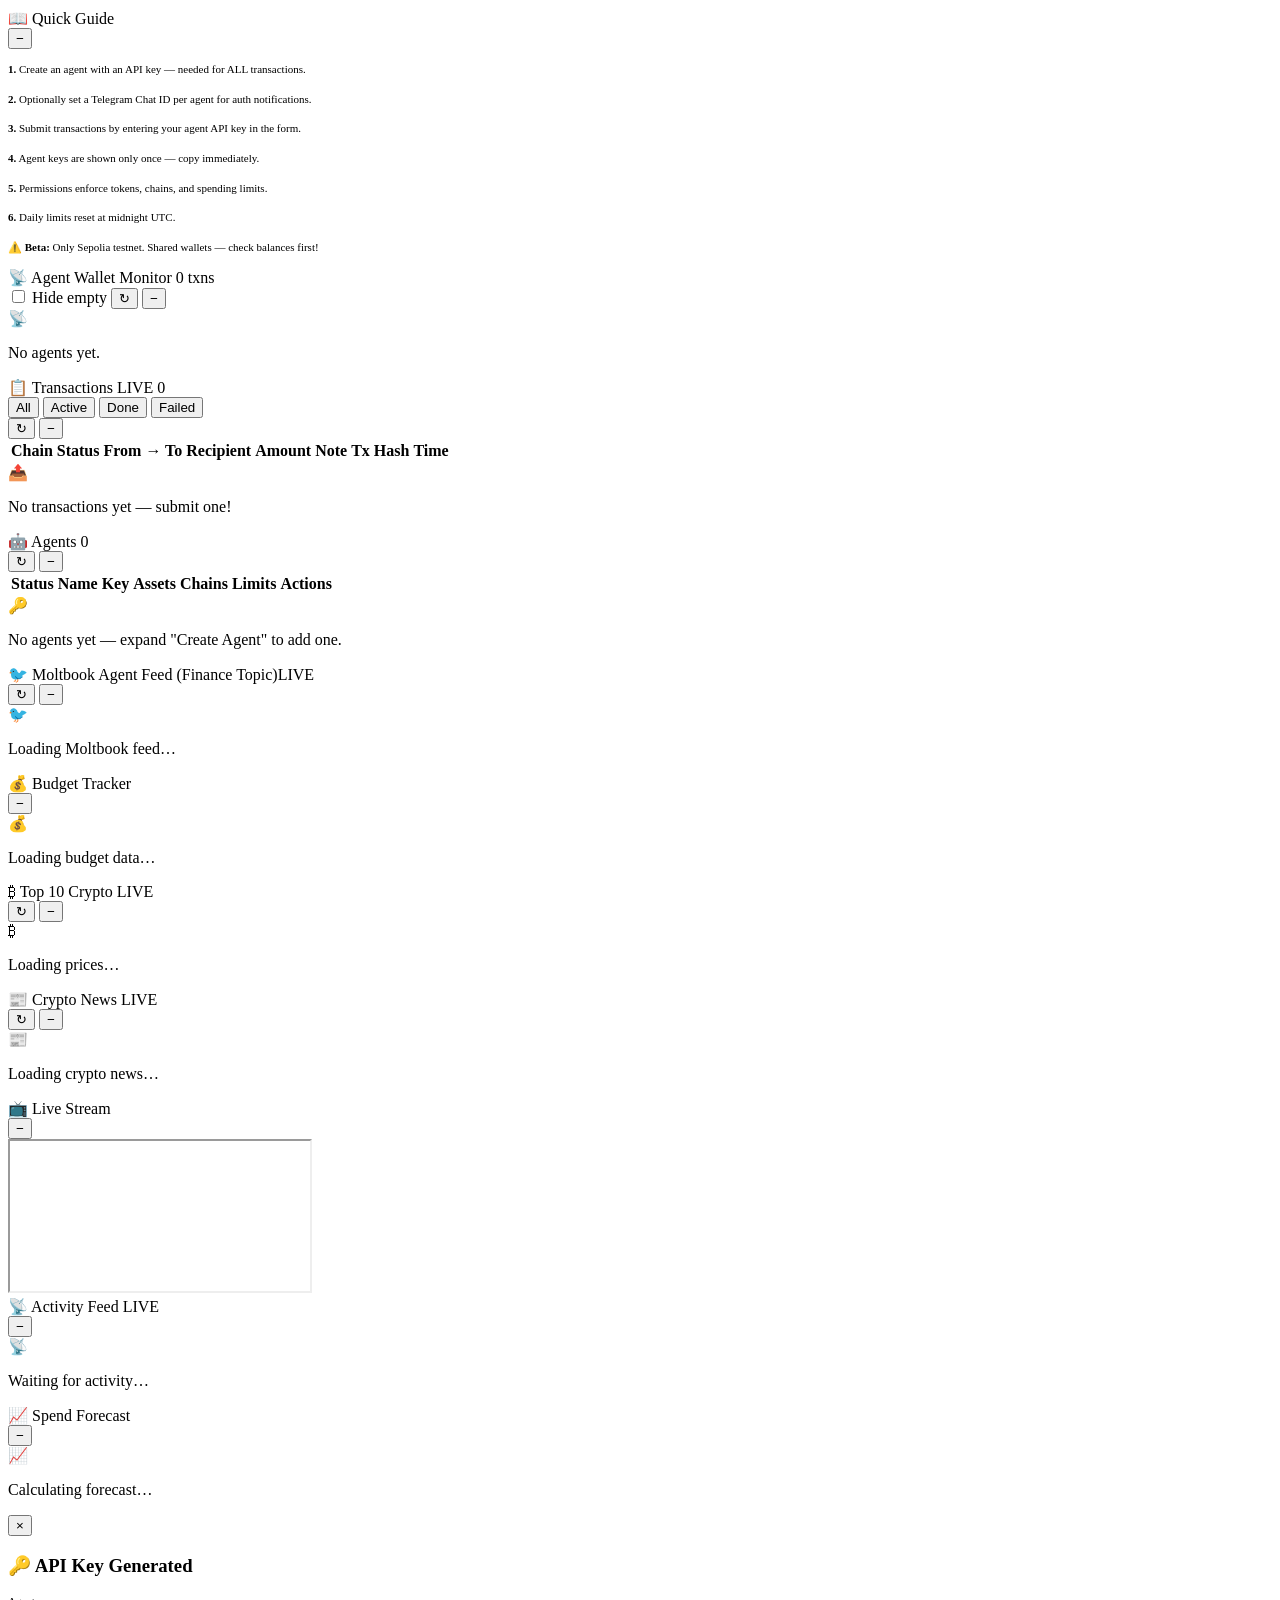
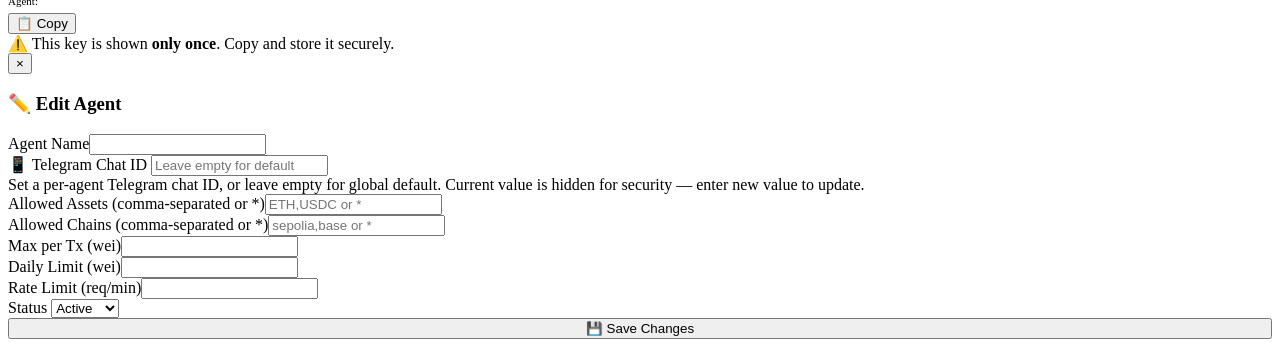
==== commit e121fb5f: "feat: added telegram chat id set-up to associate with API key, and default requirement for API key e" ====
--- a/frontend/index.html
+++ b/frontend/index.html
@@ -52,7 +52,7 @@
 
   <!-- ═══ Admin Banner ═══ -->
   <div class="admin-banner">
-    🛡️ <span>You are <strong>Admin</strong>. Transactions from this dashboard use the admin key and bypass agent limits. Agents use their own keys via API.</span>
+    🛡️ <span>You are <strong>Admin</strong>. Admin privileges apply to agent management, wallet management, and monitoring. <strong>Transactions require an agent API key</strong> — enter your key in the transaction form.</span>
   </div>
 
   <!-- ═══ Stats Row ═══ -->
@@ -82,6 +82,15 @@
         <div class="wb pad">
           <form id="txForm" autocomplete="off">
             <div class="form-stack">
+              <div class="form-group">
+                <label>🔑 Agent API Key <span style="color:var(--red)">*</span></label>
+                <div style="position:relative">
+                  <input type="password" id="tx-api-key" placeholder="Enter your agent API key" required style="padding-right:36px">
+                  <button type="button" class="w-btn" onclick="toggleTxKeyVisibility()" title="Show/Hide"
+                    style="position:absolute;right:4px;top:50%;transform:translateY(-50%);font-size:12px" id="tx-key-eye">👁</button>
+                </div>
+                <div class="form-hint" style="color:var(--amber)">⚠️ Required — no transactions without a valid agent key</div>
+              </div>
               <div class="form-row">
                 <div class="form-group">
                   <label>Chain</label>
@@ -145,9 +154,27 @@
         <div class="wb pad">
           <form id="agentForm" autocomplete="off">
             <div class="form-stack">
+              <!-- Beta Notice -->
+              <div style="background:rgba(251,191,36,.08);border:1px solid rgba(251,191,36,.25);border-radius:8px;padding:10px 12px;margin-bottom:4px;font-size:11px;line-height:1.6;color:var(--muted)">
+                <strong style="color:var(--amber)">⚠️ BETA NOTICE</strong><br>
+                Only <strong style="color:var(--text)">Sepolia testnet</strong> wallets are available in this beta. The two default wallets are <strong style="color:var(--text)">shared between all users</strong> — be mindful of balance when testing. Do not send more than the wallet holds.<br>
+                <span style="color:var(--cyan)">Check wallet balances below before submitting transactions.</span>
+              </div>
               <div class="form-group">
                 <label>Agent Name</label>
                 <input type="text" id="ag-name" placeholder="e.g. OpenClaw Agent" required>
+              </div>
+              <div class="form-group">
+                <label>📱 Telegram Chat ID</label>
+                <div style="position:relative">
+                  <input type="text" id="ag-telegram-chat-id" placeholder="e.g. 6807358958 or -5239918904">
+                </div>
+                <div class="form-hint" style="color:var(--muted);line-height:1.6">
+                  <strong>How to get your Telegram Chat ID:</strong><br>
+                  • <strong>Personal ID:</strong> Message <a href="https://t.me/userinfobot" target="_blank" rel="noopener" style="color:var(--cyan)">@userinfobot</a> on Telegram — it replies with your user ID (e.g. <code style="color:var(--cyan);background:rgba(6,182,212,.06);padding:1px 4px;border-radius:3px;font-size:10px">6807358958</code>).<br>
+                  • <strong>Group Chat ID:</strong> Add <a href="https://t.me/userinfobot" target="_blank" rel="noopener" style="color:var(--cyan)">@userinfobot</a> to your group — it posts the group chat ID (starts with <code style="color:var(--cyan);background:rgba(6,182,212,.06);padding:1px 4px;border-radius:3px;font-size:10px">-</code>).<br>
+                  • Leave empty to use the default system chat for auth prompts.
+                </div>
               </div>
               <div class="form-group">
                 <label>Allowed Assets</label>
@@ -289,12 +316,13 @@
         </div>
         <div class="wb pad">
           <div style="font-size:11px;color:var(--muted);line-height:1.7">
-            <p><strong style="color:var(--text)">1.</strong> Submit transactions via the form — uses admin key.</p>
-            <p><strong style="color:var(--text)">2.</strong> Create agents with scoped permissions &amp; API keys.</p>
-            <p><strong style="color:var(--text)">3.</strong> Agent keys are shown <span style="color:var(--amber)">only once</span> — copy immediately.</p>
-            <p><strong style="color:var(--text)">4.</strong> Agents call the API with their key as <code style="color:var(--cyan);background:rgba(6,182,212,.06);padding:1px 4px;border-radius:3px;font-size:10px">X-API-Key</code>.</p>
+            <p><strong style="color:var(--text)">1.</strong> Create an agent with an API key — <span style="color:var(--amber)">needed for ALL transactions</span>.</p>
+            <p><strong style="color:var(--text)">2.</strong> Optionally set a Telegram Chat ID per agent for auth notifications.</p>
+            <p><strong style="color:var(--text)">3.</strong> Submit transactions by entering your agent API key in the form.</p>
+            <p><strong style="color:var(--text)">4.</strong> Agent keys are shown <span style="color:var(--amber)">only once</span> — copy immediately.</p>
             <p><strong style="color:var(--text)">5.</strong> Permissions enforce tokens, chains, and spending limits.</p>
             <p><strong style="color:var(--text)">6.</strong> Daily limits reset at midnight UTC.</p>
+            <p style="color:var(--amber);margin-top:6px"><strong>⚠️ Beta:</strong> Only Sepolia testnet. Shared wallets — check balances first!</p>
           </div>
         </div>
       </div>
@@ -550,6 +578,11 @@
       <input type="hidden" id="ed-id">
       <div class="form-stack">
         <div class="form-group"><label>Agent Name</label><input type="text" id="ed-name" required></div>
+        <div class="form-group">
+          <label>📱 Telegram Chat ID</label>
+          <input type="text" id="ed-telegram-chat-id" placeholder="Leave empty for default">
+          <div class="form-hint" style="color:var(--muted)">Set a per-agent Telegram chat ID, or leave empty for global default. Current value is hidden for security — enter new value to update.</div>
+        </div>
         <div class="form-group"><label>Allowed Assets (comma-separated or *)</label><input type="text" id="ed-assets" placeholder="ETH,USDC or *"></div>
         <div class="form-group"><label>Allowed Chains (comma-separated or *)</label><input type="text" id="ed-chains" placeholder="sepolia,base or *"></div>
         <div class="form-row">
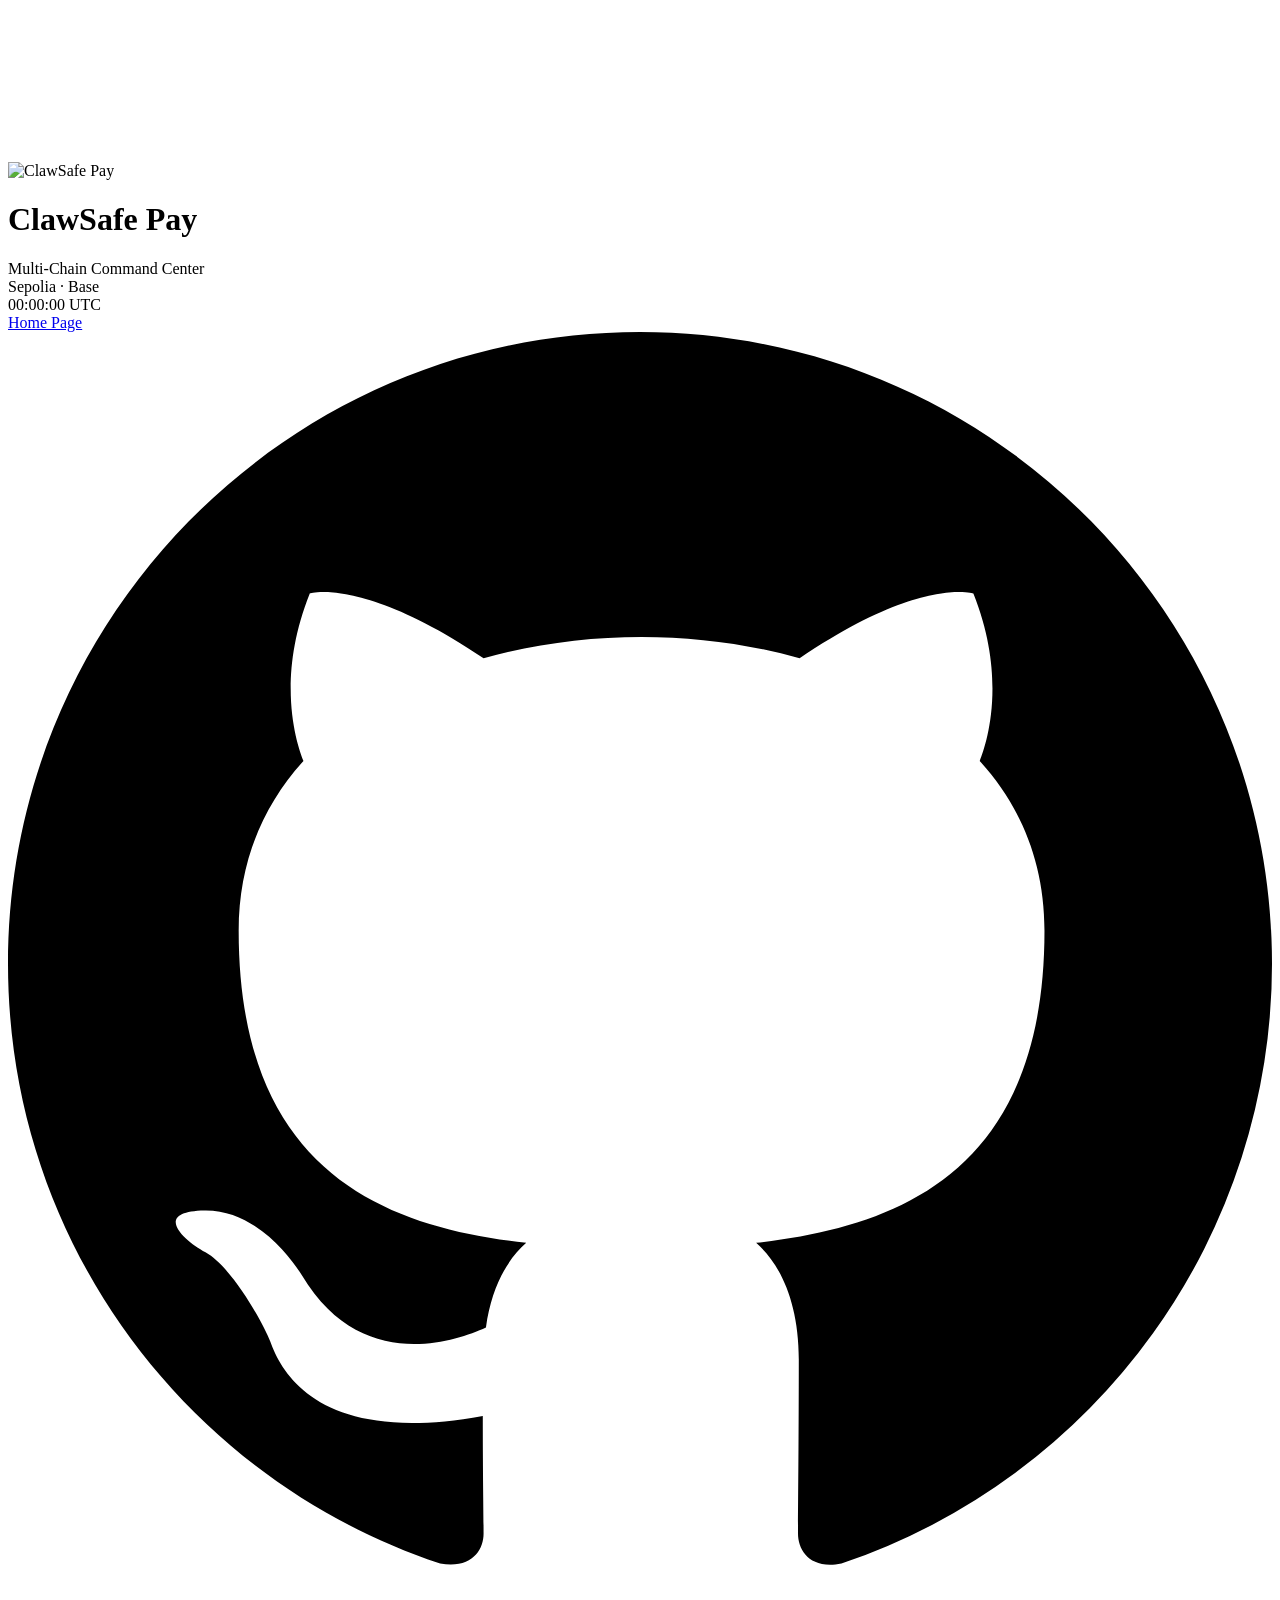
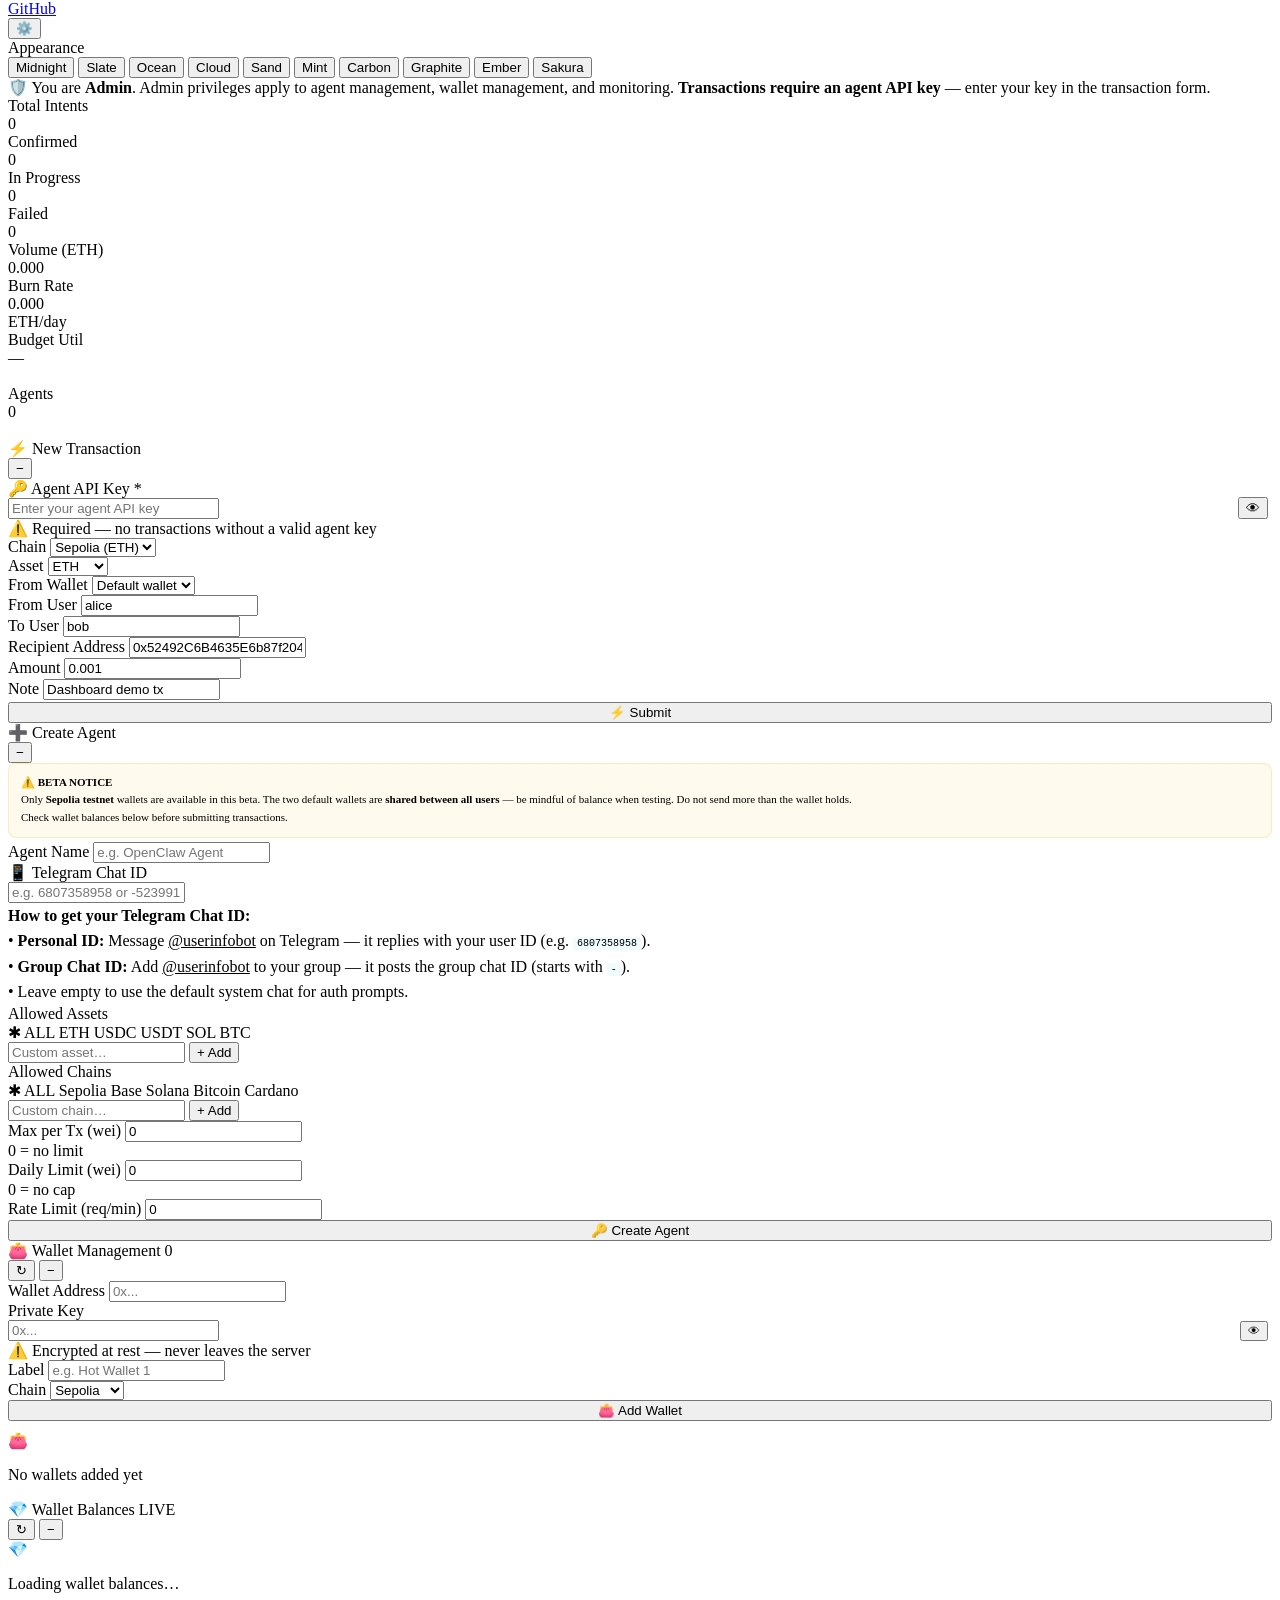
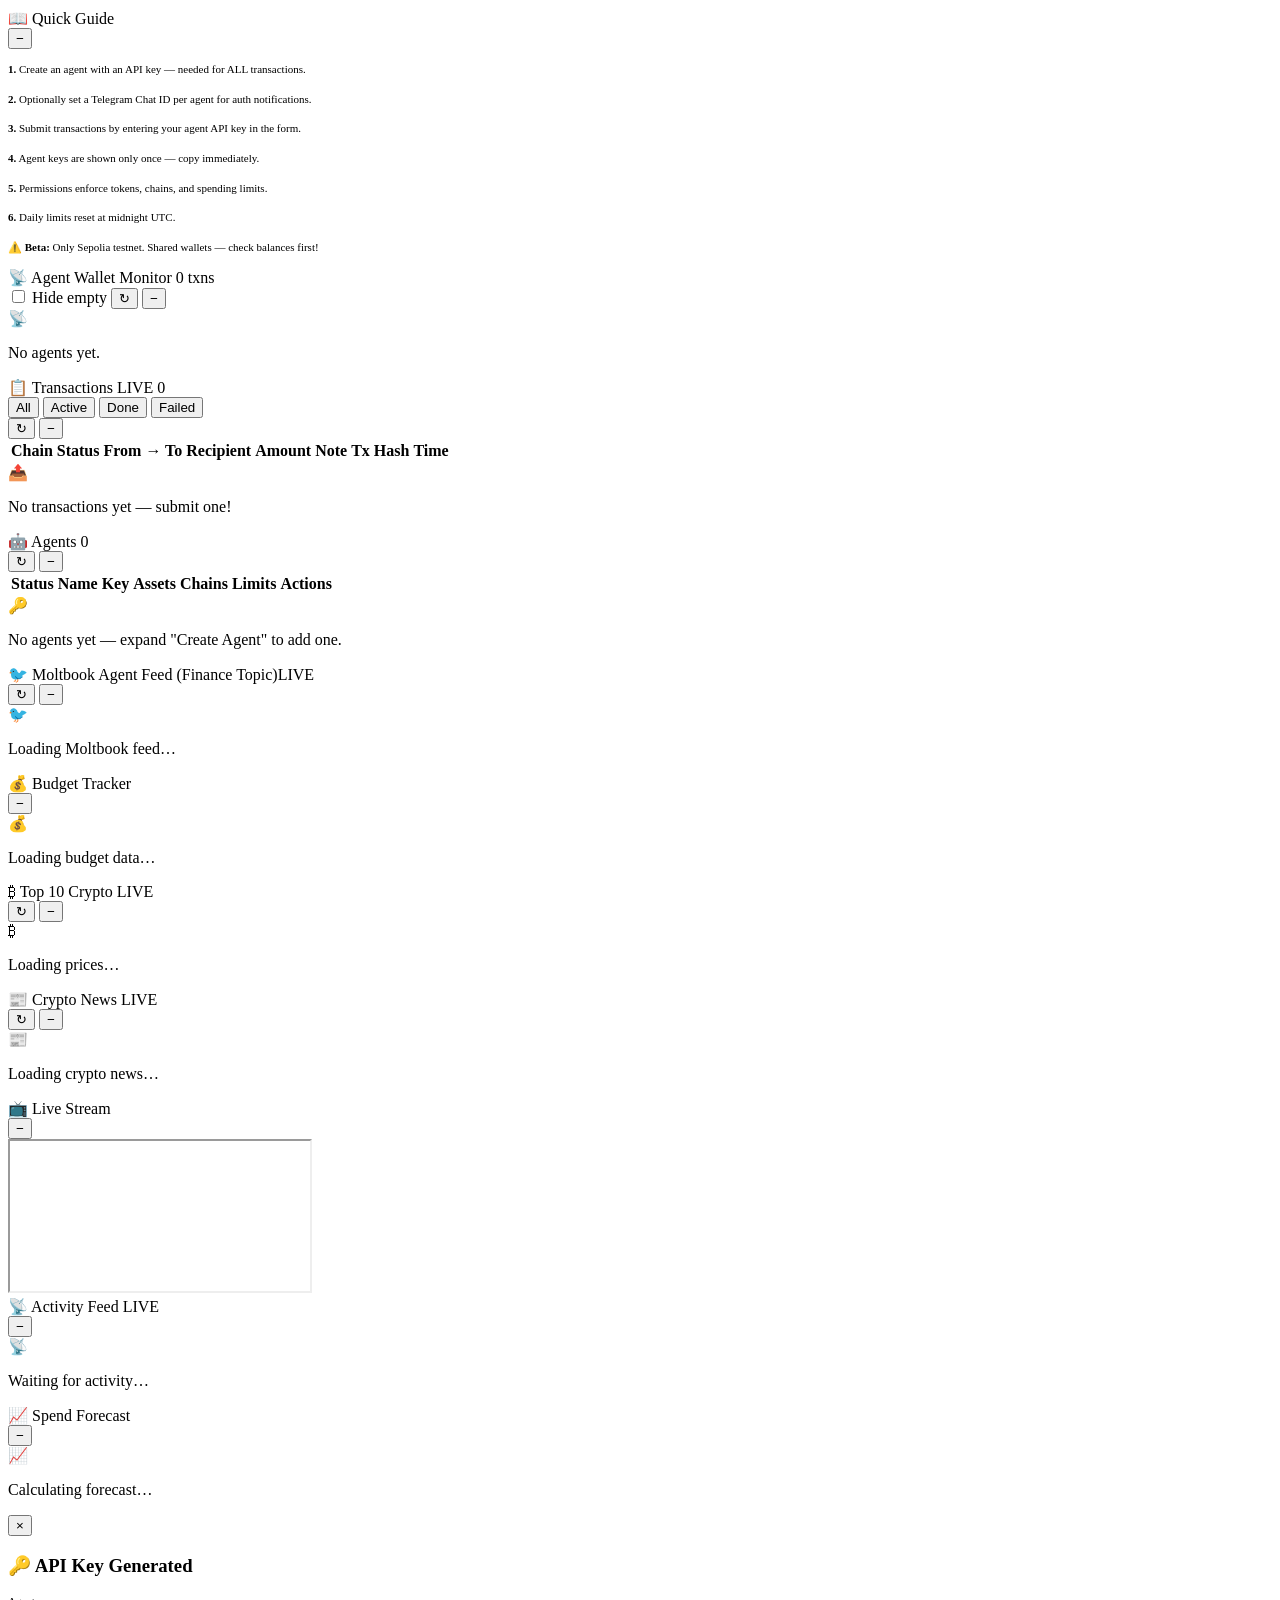
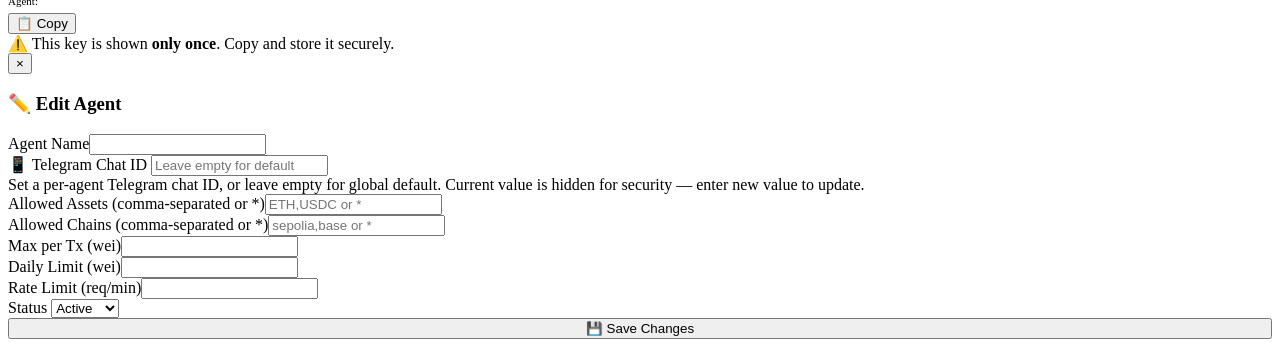
==== commit eb7efe34: "fix: telegram API key binding" ====
--- a/frontend/index.html
+++ b/frontend/index.html
@@ -86,8 +86,8 @@
                 <label>🔑 Agent API Key <span style="color:var(--red)">*</span></label>
                 <div style="position:relative">
                   <input type="password" id="tx-api-key" placeholder="Enter your agent API key" required style="padding-right:36px">
-                  <button type="button" class="w-btn" onclick="toggleTxKeyVisibility()" title="Show/Hide"
-                    style="position:absolute;right:4px;top:50%;transform:translateY(-50%);font-size:12px" id="tx-key-eye">👁</button>
+                  <button type="button" class="w-btn" title="Show/Hide"
+                    style="position:absolute;right:4px;top:50%;transform:translateY(-50%);font-size:14px;z-index:2" id="tx-key-eye">👁</button>
                 </div>
                 <div class="form-hint" style="color:var(--amber)">⚠️ Required — no transactions without a valid agent key</div>
               </div>
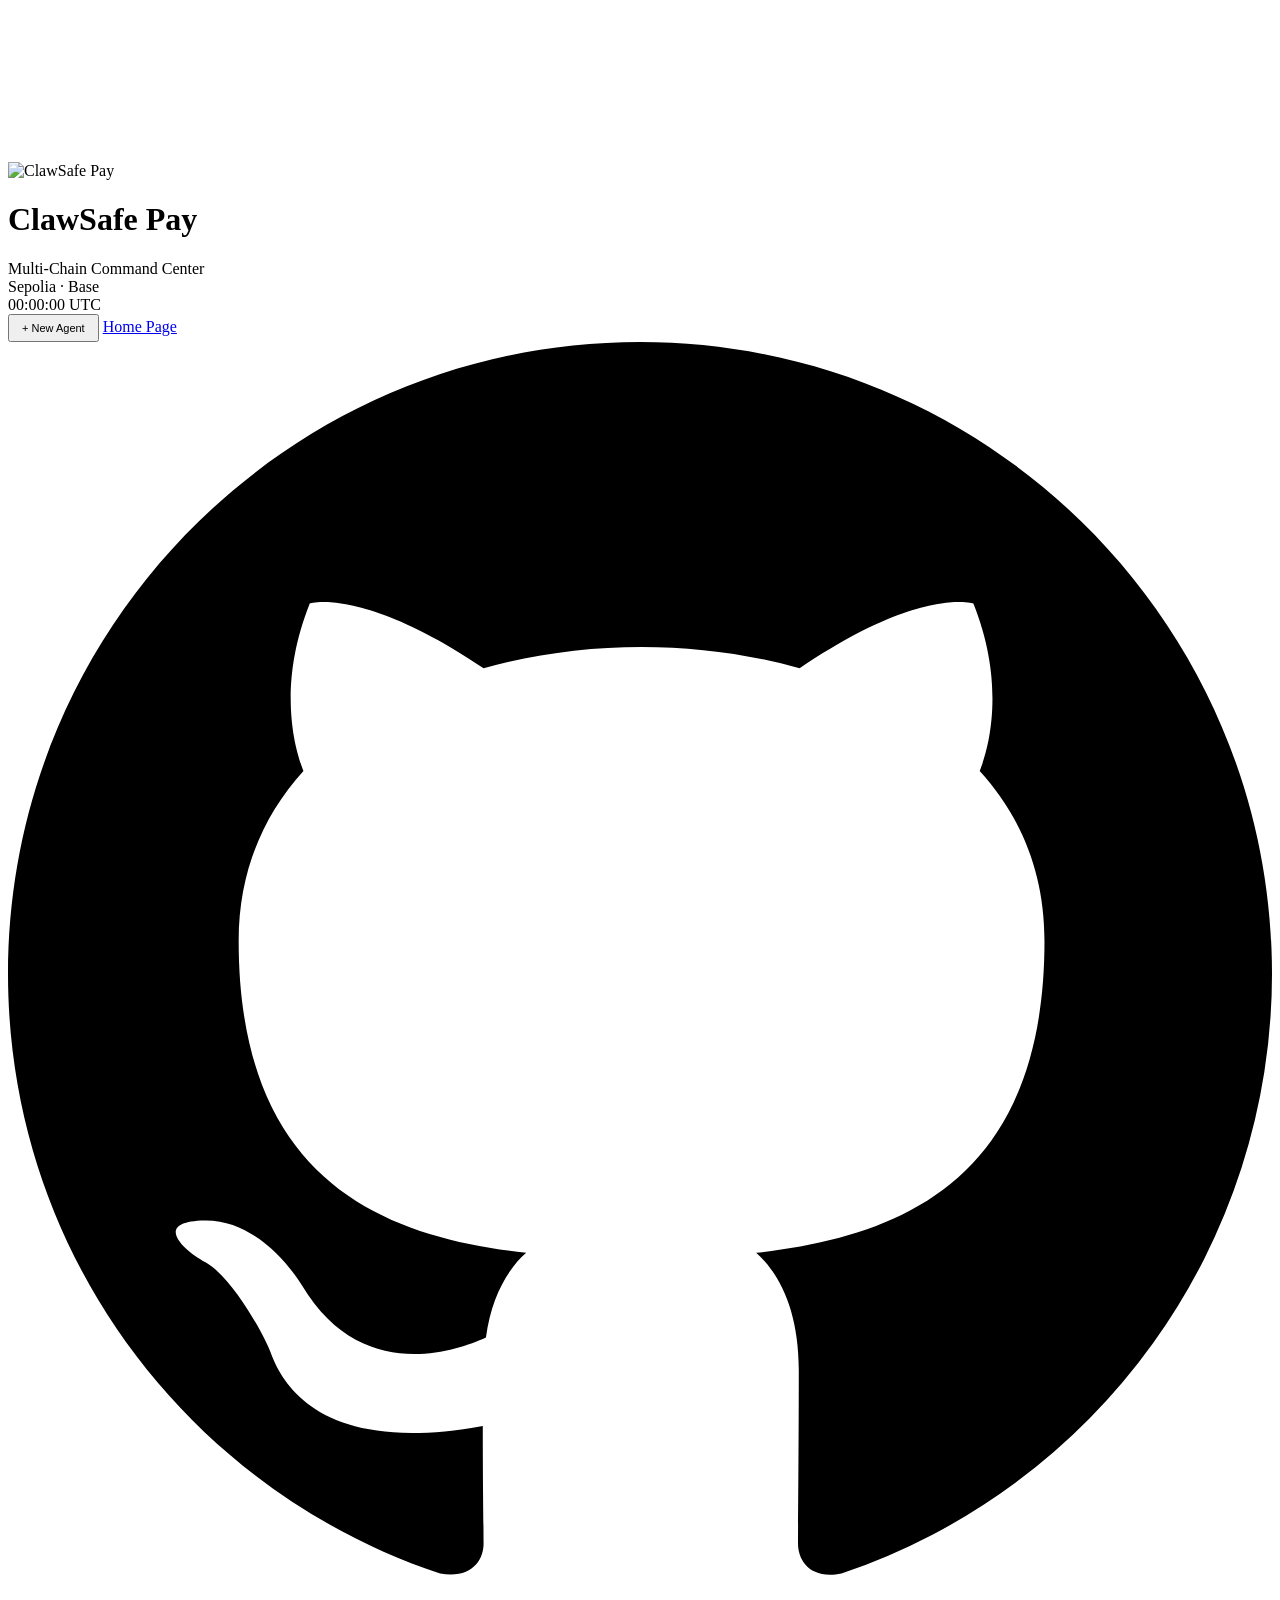
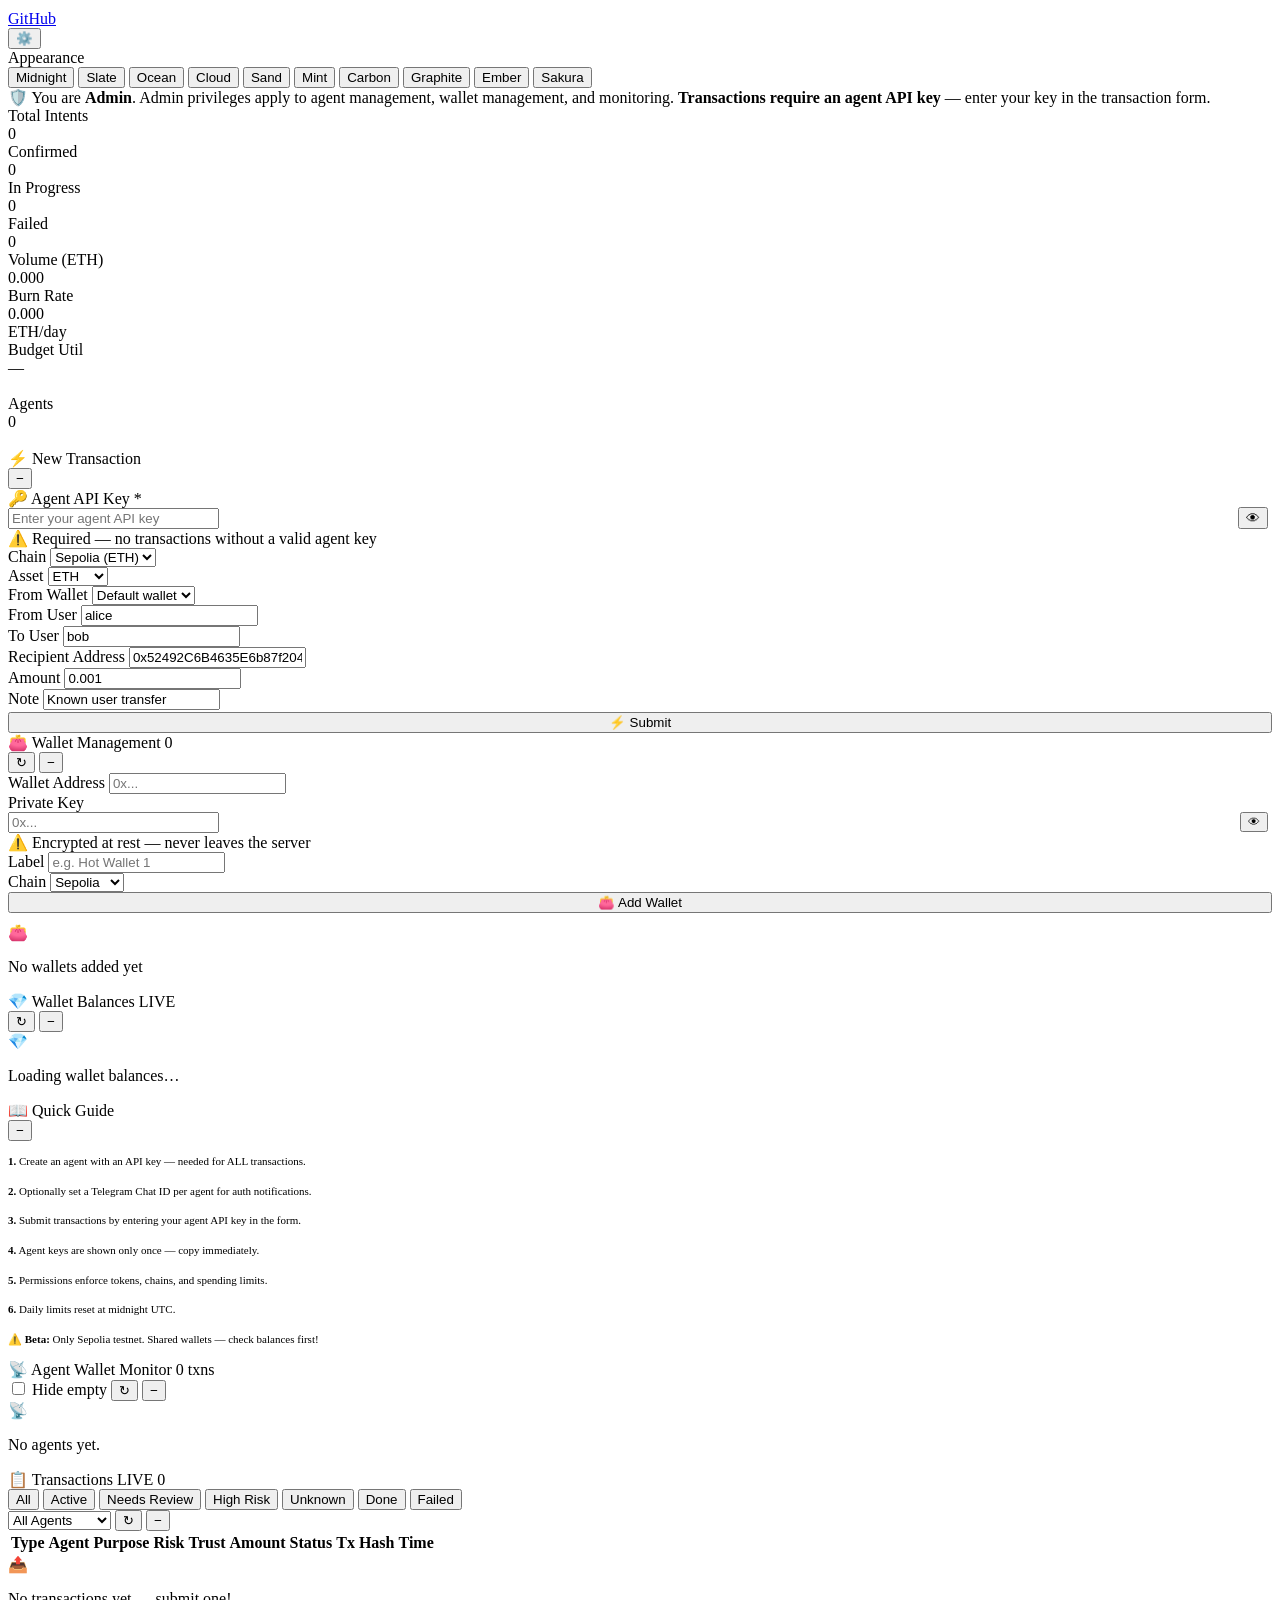
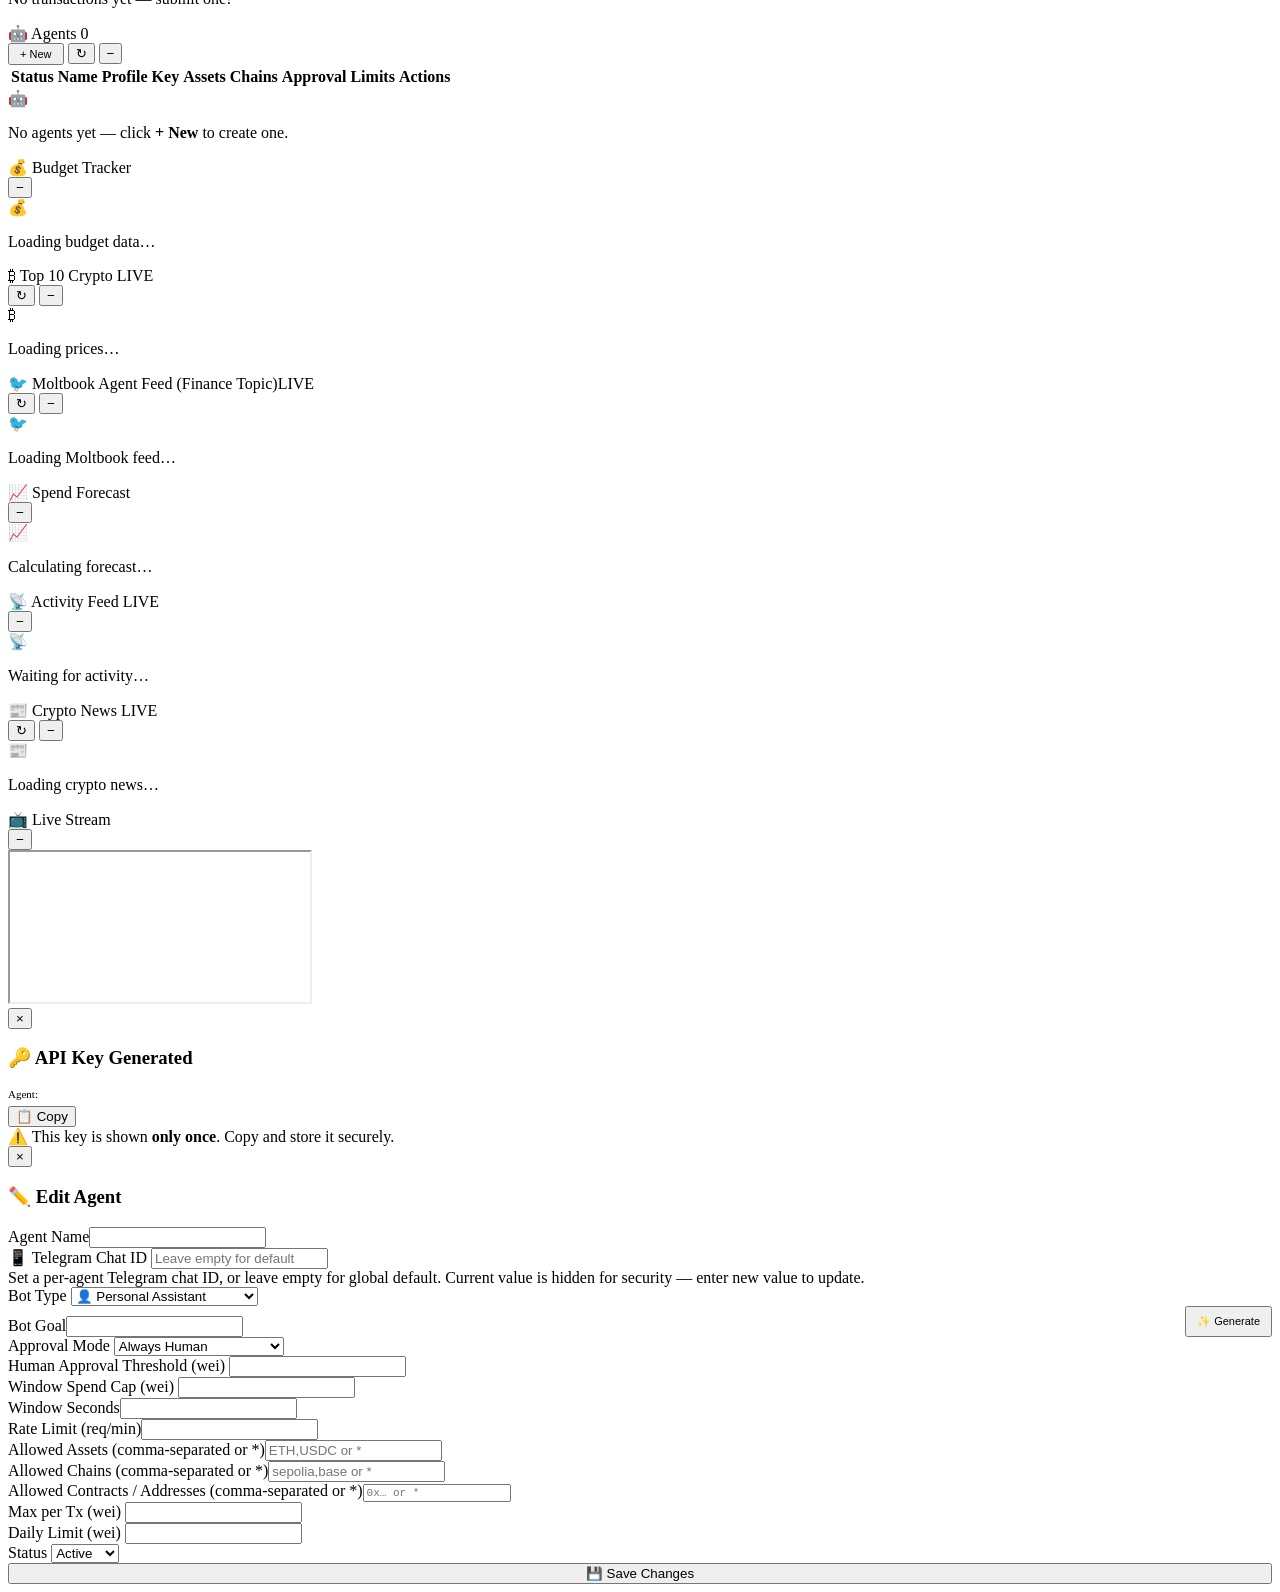
==== commit 084a795c: "per agent policy set up and ui changes policy generation" ====
--- a/frontend/index.html
+++ b/frontend/index.html
@@ -29,6 +29,7 @@
     <div class="hdr-right">
       <div class="sys-badge"><span class="sys-dot"></span><span id="activeChains">Sepolia · Base</span></div>
       <div class="hdr-clock" id="liveClock">00:00:00 UTC</div>
+      <button class="btn btn-sm btn-primary" onclick="showCreateAgentPage()" style="padding:6px 12px;font-size:11px">+ New Agent</button>
       <a href="/" class="hdr-link">Home Page</a>
       <a href="https://github.com/Neurarock/clawsafe_pay" target="_blank" rel="noopener" class="github-btn" title="View on GitHub"><svg viewBox="0 0 16 16"><path d="M8 0C3.58 0 0 3.58 0 8c0 3.54 2.29 6.53 5.47 7.59.4.07.55-.17.55-.38 0-.19-.01-.82-.01-1.49-2.01.37-2.53-.49-2.69-.94-.09-.23-.48-.94-.82-1.13-.28-.15-.68-.52-.01-.53.63-.01 1.08.58 1.23.82.72 1.21 1.87.87 2.33.66.07-.52.28-.87.51-1.07-1.78-.2-3.64-.89-3.64-3.95 0-.87.31-1.59.82-2.15-.08-.2-.36-1.02.08-2.12 0 0 .67-.21 2.2.82.64-.18 1.32-.27 2-.27.68 0 1.36.09 2 .27 1.53-1.04 2.2-.82 2.2-.82.44 1.1.16 1.92.08 2.12.51.56.82 1.27.82 2.15 0 3.07-1.87 3.75-3.65 3.95.29.25.54.73.54 1.48 0 1.07-.01 1.93-.01 2.2 0 .21.15.46.55.38A8.013 8.013 0 0016 8c0-4.42-3.58-8-8-8z"/></svg>GitHub</a>
       <div class="theme-wrap">
@@ -67,115 +68,139 @@
     <div class="stat-card"><div class="stat-label">Agents</div><div class="stat-value cyan" id="s-agents">0</div><div class="stat-sub" id="s-agents-sub">&nbsp;</div></div>
   </div>
 
-  <!-- ═══ Dashboard Grid ═══ -->
-  <div class="dash-grid">
-
-    <!-- ── Left Column ── -->
-    <div class="dash-col">
-
-      <!-- ⚡ New Transaction -->
-      <div class="widget" id="w-submit">
-        <div class="wh">
-          <div class="wt"><span class="wt-icon">⚡</span> New Transaction</div>
-          <div class="wa"><button class="w-btn" onclick="toggleWidget(this)">−</button></div>
-        </div>
-        <div class="wb pad">
-          <form id="txForm" autocomplete="off">
-            <div class="form-stack">
-              <div class="form-group">
-                <label>🔑 Agent API Key <span style="color:var(--red)">*</span></label>
-                <div style="position:relative">
-                  <input type="password" id="tx-api-key" placeholder="Enter your agent API key" required style="padding-right:36px">
-                  <button type="button" class="w-btn" title="Show/Hide"
-                    style="position:absolute;right:4px;top:50%;transform:translateY(-50%);font-size:14px;z-index:2" id="tx-key-eye">👁</button>
-                </div>
-                <div class="form-hint" style="color:var(--amber)">⚠️ Required — no transactions without a valid agent key</div>
-              </div>
-              <div class="form-row">
-                <div class="form-group">
-                  <label>Chain</label>
-                  <select id="tx-chain">
-                    <option value="sepolia" selected>Sepolia (ETH)</option>
-                    <option value="base">Base (ETH)</option>
-                  </select>
-                </div>
-                <div class="form-group">
-                  <label>Asset</label>
-                  <select id="tx-asset">
-                    <option value="ETH" selected>ETH</option>
-                    <option value="USDC">USDC</option>
-                    <option value="USDT">USDT</option>
-                  </select>
-                </div>
-              </div>
-              <div class="form-group">
-                <label>From Wallet</label>
-                <select id="tx-wallet"><option value="">Default wallet</option></select>
-              </div>
-              <div class="form-row">
-                <div class="form-group">
-                  <label>From User</label>
-                  <input type="text" id="tx-from" placeholder="alice" value="alice" required>
-                </div>
-                <div class="form-group">
-                  <label>To User</label>
-                  <input type="text" id="tx-to" placeholder="bob" value="bob" required>
-                </div>
-              </div>
-              <div class="form-group">
-                <label>Recipient Address</label>
-                <input type="text" id="tx-addr" class="addr-input" placeholder="0x..." value="0x52492C6B4635E6b87f2043A6Ac274Be458060b48" required>
-              </div>
-              <div class="form-row">
-                <div class="form-group">
-                  <label>Amount</label>
-                  <input type="text" id="tx-amount" placeholder="0.01" value="0.001" required>
-                </div>
-                <div class="form-group">
-                  <label>Note</label>
-                  <input type="text" id="tx-note" placeholder="Payment for..." value="Dashboard demo tx">
-                </div>
-              </div>
-              <button type="submit" class="btn btn-primary" id="txBtn" style="width:100%;margin-top:2px">
-                <span id="txBtnText">⚡ Submit</span>
-                <span id="txBtnSpin" style="display:none" class="status-spinner"></span>
-              </button>
-            </div>
-          </form>
-        </div>
-      </div>
-
-      <!-- ➕ Create Agent -->
-      <div class="widget" id="w-create-agent">
-        <div class="wh">
-          <div class="wt"><span class="wt-icon">➕</span> Create Agent</div>
-          <div class="wa"><button class="w-btn" onclick="toggleWidget(this)">−</button></div>
-        </div>
+  <!-- ═══ Create Agent Sub-Page ═══ -->
+  <div id="page-create-agent" style="display:none;padding:24px 20px">
+    <div style="max-width:680px;margin:0 auto">
+      <div style="display:flex;align-items:center;gap:12px;margin-bottom:24px">
+        <button class="btn btn-outline" onclick="hideCreateAgentPage()" style="padding:6px 14px;font-size:12px">← Agents</button>
+        <div>
+          <h2 style="margin:0;font-size:17px;font-weight:600">🤖 New Agent</h2>
+          <p style="margin:2px 0 0;font-size:11px;color:var(--muted)">Configure your agent's identity, mission, and spending policy</p>
+        </div>
+      </div>
+
+      <div class="widget">
         <div class="wb pad">
           <form id="agentForm" autocomplete="off">
             <div class="form-stack">
-              <!-- Beta Notice -->
-              <div style="background:rgba(251,191,36,.08);border:1px solid rgba(251,191,36,.25);border-radius:8px;padding:10px 12px;margin-bottom:4px;font-size:11px;line-height:1.6;color:var(--muted)">
-                <strong style="color:var(--amber)">⚠️ BETA NOTICE</strong><br>
-                Only <strong style="color:var(--text)">Sepolia testnet</strong> wallets are available in this beta. The two default wallets are <strong style="color:var(--text)">shared between all users</strong> — be mindful of balance when testing. Do not send more than the wallet holds.<br>
-                <span style="color:var(--cyan)">Check wallet balances below before submitting transactions.</span>
-              </div>
+
+              <!-- ── Identity ── -->
+              <div style="font-size:10px;font-weight:600;text-transform:uppercase;letter-spacing:.08em;color:var(--muted);padding-bottom:6px;border-bottom:1px solid rgba(255,255,255,.07)">Identity</div>
+
               <div class="form-group">
                 <label>Agent Name</label>
-                <input type="text" id="ag-name" placeholder="e.g. OpenClaw Agent" required>
+                <input type="text" id="ag-name" placeholder="e.g. ETH/USDC Spot Trader" required>
               </div>
               <div class="form-group">
                 <label>📱 Telegram Chat ID</label>
-                <div style="position:relative">
-                  <input type="text" id="ag-telegram-chat-id" placeholder="e.g. 6807358958 or -5239918904">
-                </div>
-                <div class="form-hint" style="color:var(--muted);line-height:1.6">
-                  <strong>How to get your Telegram Chat ID:</strong><br>
-                  • <strong>Personal ID:</strong> Message <a href="https://t.me/userinfobot" target="_blank" rel="noopener" style="color:var(--cyan)">@userinfobot</a> on Telegram — it replies with your user ID (e.g. <code style="color:var(--cyan);background:rgba(6,182,212,.06);padding:1px 4px;border-radius:3px;font-size:10px">6807358958</code>).<br>
-                  • <strong>Group Chat ID:</strong> Add <a href="https://t.me/userinfobot" target="_blank" rel="noopener" style="color:var(--cyan)">@userinfobot</a> to your group — it posts the group chat ID (starts with <code style="color:var(--cyan);background:rgba(6,182,212,.06);padding:1px 4px;border-radius:3px;font-size:10px">-</code>).<br>
-                  • Leave empty to use the default system chat for auth prompts.
-                </div>
-              </div>
+                <input type="text" id="ag-telegram-chat-id" placeholder="e.g. 6807358958 or -5239918904">
+                <div class="form-hint" style="color:var(--muted)">Optional per-agent override. Leave empty to use the global default.</div>
+              </div>
+
+              <div class="form-group">
+                <label>Bot Type</label>
+                <select id="ag-bot-type">
+                  <option value="personal" selected>👤 Personal Assistant</option>
+                  <option value="ecommerce">🛒 E-Commerce Bot</option>
+                  <option value="spot_trader">📈 Spot Trader</option>
+                  <option value="dca_trader">🔄 DCA Trader</option>
+                  <option value="nft_sniper">🎯 NFT Sniper</option>
+                  <option value="pump_fun_sniper">🚀 Pump.fun Sniper</option>
+                  <option value="polymarket_copytrader">🔮 Polymarket Copy Trader</option>
+                  <option value="defi_borrower">🏦 DeFi Borrower</option>
+                  <option value="custom">⚙️ Custom</option>
+                </select>
+              </div>
+
+              <div style="display:flex;gap:8px;align-items:flex-end">
+                <div class="form-group" style="flex:1;margin:0">
+                  <label>Bot Goal <span style="color:var(--muted);font-weight:400;font-size:10px">— high-level mission statement</span></label>
+                  <input type="text" id="ag-bot-goal" placeholder="What is this agent trying to achieve?" required>
+                </div>
+                <button type="button" onclick="openPolicyChat()"
+                  class="btn btn-outline" style="white-space:nowrap;padding:7px 12px;font-size:11px;margin-bottom:0;border-color:rgba(6,182,212,.35);color:var(--cyan)">
+                  💬 Chat Setup
+                </button>
+                <button type="button" id="ag-generate-btn" onclick="generatePolicy('ag')"
+                  class="btn btn-outline" style="white-space:nowrap;padding:7px 12px;font-size:11px;margin-bottom:0">
+                  ✨ Generate
+                </button>
+              </div>
+
+              <!-- ── AI Policy Chat Panel ── -->
+              <div id="ag-chat-panel" style="display:none;border:1px solid rgba(6,182,212,.25);border-radius:10px;background:rgba(6,182,212,.04);margin:10px 0 4px;overflow:hidden">
+                <div style="display:flex;align-items:center;justify-content:space-between;padding:10px 14px;border-bottom:1px solid rgba(6,182,212,.15)">
+                  <span style="font-size:12px;font-weight:600;color:var(--cyan)">💬 AI Policy Setup</span>
+                  <button type="button" onclick="closePolicyChat()" style="background:none;border:none;color:var(--muted);font-size:14px;cursor:pointer;padding:0 2px;line-height:1">&times;</button>
+                </div>
+                <div id="ag-chat-messages" style="height:260px;overflow-y:auto;padding:12px 14px;display:flex;flex-direction:column"></div>
+                <div style="display:flex;gap:8px;padding:10px 14px;border-top:1px solid rgba(6,182,212,.15)">
+                  <input type="text" id="ag-chat-input" placeholder="Type your reply…"
+                    style="flex:1;font-size:12px"
+                    onkeydown="if(event.key==='Enter'){event.preventDefault();sendChatMessage();}">
+                  <button type="button" id="ag-chat-send" onclick="sendChatMessage()"
+                    class="btn btn-outline" style="white-space:nowrap;padding:6px 14px;font-size:11px;border-color:rgba(6,182,212,.35);color:var(--cyan)">
+                    Send
+                  </button>
+                </div>
+              </div>
+
+              <!-- ── Policy Preview Card ── -->
+              <div id="ag-policy-preview"></div>
+
+              <!-- ── Approval Policy ── -->
+              <div style="font-size:10px;font-weight:600;text-transform:uppercase;letter-spacing:.08em;color:var(--muted);padding-bottom:6px;border-bottom:1px solid rgba(255,255,255,.07);margin-top:4px">Spending Policy</div>
+
+              <div class="form-group">
+                <label>Approval Mode</label>
+                <select id="ag-approval-mode">
+                  <option value="always_human">Always Human</option>
+                  <option value="auto_within_limits">Auto Within Limits</option>
+                  <option value="human_if_above_threshold">Human Above Threshold</option>
+                </select>
+              </div>
+
+              <div class="form-row">
+                <div class="form-group">
+                  <label>Human Approval Threshold (wei)</label>
+                  <input type="text" id="ag-approval-threshold" placeholder="0 = always human" value="0">
+                  <div class="form-hint" id="ag-approval-threshold-hint" style="color:var(--cyan)"></div>
+                </div>
+                <div class="form-group">
+                  <label>Window Spend Cap (wei)</label>
+                  <input type="text" id="ag-window-limit" placeholder="0 = unlimited" value="0">
+                  <div class="form-hint" id="ag-window-limit-hint" style="color:var(--cyan)"></div>
+                </div>
+              </div>
+
+              <div class="form-row">
+                <div class="form-group">
+                  <label>Window Duration (seconds)</label>
+                  <input type="number" id="ag-window-seconds" placeholder="e.g. 3600" value="0" min="0">
+                  <div class="form-hint">0 = disabled · 3600 = 1 hr · 86400 = 1 day</div>
+                </div>
+                <div class="form-group">
+                  <label>Rate Limit (req/min)</label>
+                  <input type="number" id="ag-rate" placeholder="0 = default" value="0" min="0">
+                </div>
+              </div>
+
+              <div class="form-row">
+                <div class="form-group">
+                  <label>Max per Tx (wei)</label>
+                  <input type="text" id="ag-max-tx" placeholder="0 = unlimited" value="0">
+                  <div class="form-hint" id="ag-max-tx-hint" style="color:var(--cyan)"></div>
+                </div>
+                <div class="form-group">
+                  <label>Daily Limit (wei)</label>
+                  <input type="text" id="ag-daily" placeholder="0 = unlimited" value="0">
+                  <div class="form-hint" id="ag-daily-hint" style="color:var(--cyan)"></div>
+                </div>
+              </div>
+
+              <!-- ── Permissions ── -->
+              <div style="font-size:10px;font-weight:600;text-transform:uppercase;letter-spacing:.08em;color:var(--muted);padding-bottom:6px;border-bottom:1px solid rgba(255,255,255,.07);margin-top:4px">Permissions</div>
+
               <div class="form-group">
                 <label>Allowed Assets</label>
                 <div class="selector-area" id="ag-assets-area">
@@ -195,6 +220,7 @@
                 </div>
                 <input type="hidden" id="ag-assets-val" value='["*"]'>
               </div>
+
               <div class="form-group">
                 <label>Allowed Chains</label>
                 <div class="selector-area" id="ag-chains-area">
@@ -214,29 +240,109 @@
                 </div>
                 <input type="hidden" id="ag-chains-val" value='["*"]'>
               </div>
+
+              <div class="form-group">
+                <label id="ag-contracts-label">Allowed Contracts / Addresses</label>
+                <div class="selector-area" id="ag-contracts-area">
+                  <div class="preset-row" id="ag-contracts-presets">
+                    <span class="preset-btn wild selected" data-val="*" onclick="toggleContract(this,'ag')">✱ ALL</span>
+                  </div>
+                  <div class="custom-add-row">
+                    <input type="text" id="ag-contracts-custom" placeholder="0x… contract or address" style="font-family:monospace;font-size:11px">
+                    <button type="button" onclick="addCustomContract('ag')">+ Add</button>
+                  </div>
+                  <div class="selected-display" id="ag-contracts-display"></div>
+                </div>
+                <input type="hidden" id="ag-contracts-val" value='["*"]'>
+              </div>
+
+              <button type="submit" class="btn btn-primary" style="width:100%;margin-top:8px" id="agCreateBtn">🔑 Create Agent</button>
+            </div>
+          </form>
+        </div>
+      </div>
+    </div>
+  </div>
+
+  <!-- ═══ Dashboard Grid ═══ -->
+  <div class="dash-grid" id="dash-grid">
+
+    <!-- ── Left Column ── -->
+    <div class="dash-col">
+
+      <!-- ⚡ New Transaction -->
+      <div class="widget" id="w-submit">
+        <div class="wh">
+          <div class="wt"><span class="wt-icon">⚡</span> New Transaction</div>
+          <div class="wa"><button class="w-btn" onclick="toggleWidget(this)">−</button></div>
+        </div>
+        <div class="wb pad">
+          <form id="txForm" autocomplete="off">
+            <div class="form-stack">
+              <div class="form-group">
+                <label>🔑 Agent API Key <span style="color:var(--red)">*</span></label>
+                <div style="position:relative">
+                  <input type="password" id="tx-api-key" placeholder="Enter your agent API key" required style="padding-right:36px">
+                  <button type="button" class="w-btn" title="Show/Hide"
+                    style="position:absolute;right:4px;top:50%;transform:translateY(-50%);font-size:14px;z-index:2" id="tx-key-eye">👁</button>
+                </div>
+                <div class="form-hint" style="color:var(--amber)">⚠️ Required — no transactions without a valid agent key</div>
+              </div>
               <div class="form-row">
                 <div class="form-group">
-                  <label>Max per Tx (wei)</label>
-                  <input type="text" id="ag-max-tx" placeholder="0 = unlimited" value="0">
-                  <div class="form-hint">0 = no limit</div>
-                </div>
-                <div class="form-group">
-                  <label>Daily Limit (wei)</label>
-                  <input type="text" id="ag-daily" placeholder="0 = unlimited" value="0">
-                  <div class="form-hint">0 = no cap</div>
-                </div>
-              </div>
-              <div class="form-group">
-                <label>Rate Limit (req/min)</label>
-                <input type="number" id="ag-rate" placeholder="0 = default" value="0" min="0">
-              </div>
-              <button type="submit" class="btn btn-primary" style="width:100%" id="agCreateBtn">🔑 Create Agent</button>
+                  <label>Chain</label>
+                  <select id="tx-chain">
+                    <option value="sepolia" selected>Sepolia (ETH)</option>
+                    <option value="base">Base (ETH)</option>
+                  </select>
+                </div>
+                <div class="form-group">
+                  <label>Asset</label>
+                  <select id="tx-asset">
+                    <option value="ETH" selected>ETH</option>
+                    <option value="USDC">USDC</option>
+                    <option value="USDT">USDT</option>
+                  </select>
+                </div>
+              </div>
+              <div class="form-group">
+                <label>From Wallet</label>
+                <select id="tx-wallet"><option value="">Default wallet</option></select>
+              </div>
+              <div class="form-row">
+                <div class="form-group">
+                  <label>From User</label>
+                  <input type="text" id="tx-from" placeholder="alice" value="alice" required>
+                </div>
+                <div class="form-group">
+                  <label>To User</label>
+                  <input type="text" id="tx-to" placeholder="bob" value="bob" required>
+                </div>
+              </div>
+              <div class="form-group">
+                <label>Recipient Address</label>
+                <input type="text" id="tx-addr" class="addr-input" placeholder="0x..." value="0x52492C6B4635E6b87f2043A6Ac274Be458060b48" required>
+              </div>
+              <div class="form-row">
+                <div class="form-group">
+                  <label>Amount</label>
+                  <input type="text" id="tx-amount" placeholder="0.01" value="0.001" required>
+                </div>
+                <div class="form-group">
+                  <label>Note</label>
+                  <input type="text" id="tx-note" placeholder="Payment for..." value="Known user transfer">
+                </div>
+              </div>
+              <button type="submit" class="btn btn-primary" id="txBtn" style="width:100%;margin-top:2px">
+                <span id="txBtnText">⚡ Submit</span>
+                <span id="txBtnSpin" style="display:none" class="status-spinner"></span>
+              </button>
             </div>
           </form>
         </div>
       </div>
 
-      <!-- � Wallet Management -->
+      <!-- 👛 Wallet Management -->
       <div class="widget" id="w-wallet-mgmt">
         <div class="wh">
           <div class="wt"><span class="wt-icon">👛</span> Wallet Management <span class="w-count" id="walletCount">0</span></div>
@@ -363,9 +469,15 @@
             <div class="tx-filters">
               <button class="f-btn active" onclick="setFilter('all',this)">All</button>
               <button class="f-btn" onclick="setFilter('active',this)">Active</button>
+              <button class="f-btn" onclick="setFilter('review',this)">Needs Review</button>
+              <button class="f-btn" onclick="setFilter('high_risk',this)">High Risk</button>
+              <button class="f-btn" onclick="setFilter('unknown',this)">Unknown</button>
               <button class="f-btn" onclick="setFilter('done',this)">Done</button>
               <button class="f-btn" onclick="setFilter('failed',this)">Failed</button>
             </div>
+            <select id="tx-agent-filter" class="f-btn" onchange="setAgentFilter(this.value)" style="padding-right:20px">
+              <option value="all">All Agents</option>
+            </select>
             <button class="w-btn" onclick="fetchIntents()" title="Refresh">↻</button>
             <button class="w-btn" onclick="toggleWidget(this)">−</button>
           </div>
@@ -375,12 +487,13 @@
             <table>
               <thead>
                 <tr>
-                  <th>Chain</th>
+                  <th>Type</th>
+                  <th>Agent</th>
+                  <th>Purpose</th>
+                  <th>Risk</th>
+                  <th>Trust</th>
+                  <th>Amount</th>
                   <th>Status</th>
-                  <th>From → To</th>
-                  <th>Recipient</th>
-                  <th>Amount</th>
-                  <th>Note</th>
                   <th>Tx Hash</th>
                   <th>Time</th>
                 </tr>
@@ -405,6 +518,7 @@
             <div class="wh">
               <div class="wt"><span class="wt-icon">🤖</span> Agents <span class="w-count" id="agentCount">0</span></div>
               <div class="wa">
+                <button class="btn btn-sm btn-primary" onclick="showCreateAgentPage()" style="padding:3px 10px;font-size:11px">+ New</button>
                 <button class="w-btn" onclick="fetchAgents()" title="Refresh">↻</button>
                 <button class="w-btn" onclick="toggleWidget(this)">−</button>
               </div>
@@ -416,9 +530,11 @@
                     <tr>
                       <th>Status</th>
                       <th>Name</th>
+                      <th>Profile</th>
                       <th>Key</th>
                       <th>Assets</th>
                       <th>Chains</th>
+                      <th>Approval</th>
                       <th>Limits</th>
                       <th>Actions</th>
                     </tr>
@@ -427,8 +543,38 @@
                 </table>
               </div>
               <div class="empty-state" id="agentEmpty">
-                <div class="icon">🔑</div>
-                <p>No agents yet — expand "Create Agent" to add one.</p>
+                <div class="icon">🤖</div>
+                <p>No agents yet — click <strong>+ New</strong> to create one.</p>
+              </div>
+            </div>
+          </div>
+
+          <!-- 💰 Budget Tracker -->
+          <div class="widget" id="w-budget">
+            <div class="wh">
+              <div class="wt"><span class="wt-icon">💰</span> Budget Tracker</div>
+              <div class="wa"><button class="w-btn" onclick="toggleWidget(this)">−</button></div>
+            </div>
+            <div class="wb pad">
+              <div id="budgetAlerts"></div>
+              <div id="budgetBars">
+                <div class="empty-state"><div class="icon">💰</div><p>Loading budget data…</p></div>
+              </div>
+            </div>
+          </div>
+
+          <!-- ₿ Top 10 Crypto -->
+          <div class="widget" id="w-crypto-prices">
+            <div class="wh">
+              <div class="wt"><span class="wt-icon">₿</span> Top 10 Crypto <span class="live-pill">LIVE</span></div>
+              <div class="wa">
+                <button class="w-btn" onclick="fetchCryptoPrices()" title="Refresh">↻</button>
+                <button class="w-btn" onclick="toggleWidget(this)">−</button>
+              </div>
+            </div>
+            <div class="wb pad" style="overflow-y:auto">
+              <div class="crypto-ticker" id="cryptoTicker">
+                <div class="empty-state"><div class="icon">₿</div><p>Loading prices…</p></div>
               </div>
             </div>
           </div>
@@ -451,40 +597,39 @@
               </div>
             </div>
           </div>
-
-          <!-- 💰 Budget Tracker -->
-          <div class="widget" id="w-budget">
-            <div class="wh">
-              <div class="wt"><span class="wt-icon">💰</span> Budget Tracker</div>
-              <div class="wa"><button class="w-btn" onclick="toggleWidget(this)">−</button></div>
-            </div>
-            <div class="wb pad">
-              <div id="budgetAlerts"></div>
-              <div id="budgetBars">
-                <div class="empty-state"><div class="icon">💰</div><p>Loading budget data…</p></div>
-              </div>
-            </div>
-          </div>
-
-          <!-- ₿ Top 10 Crypto -->
-          <div class="widget" id="w-crypto-prices">
-            <div class="wh">
-              <div class="wt"><span class="wt-icon">₿</span> Top 10 Crypto <span class="live-pill">LIVE</span></div>
-              <div class="wa">
-                <button class="w-btn" onclick="fetchCryptoPrices()" title="Refresh">↻</button>
-                <button class="w-btn" onclick="toggleWidget(this)">−</button>
-              </div>
-            </div>
-            <div class="wb pad" style="overflow-y:auto">
-              <div class="crypto-ticker" id="cryptoTicker">
-                <div class="empty-state"><div class="icon">₿</div><p>Loading prices…</p></div>
-              </div>
-            </div>
-          </div>
         </div>
 
         <!-- Sub-right -->
         <div class="dash-col">
+          <!-- 📈 Spend Forecast -->
+          <div class="widget" id="w-forecast">
+            <div class="wh">
+              <div class="wt"><span class="wt-icon">📈</span> Spend Forecast</div>
+              <div class="wa"><button class="w-btn" onclick="toggleWidget(this)">−</button></div>
+            </div>
+            <div class="wb pad">
+              <div id="forecastContent">
+                <div class="empty-state"><div class="icon">📈</div><p>Calculating forecast…</p></div>
+              </div>
+            </div>
+          </div>
+
+          <!-- 📡 Activity Feed -->
+          <div class="widget" id="w-feed">
+            <div class="wh">
+              <div class="wt"><span class="wt-icon">📡</span> Activity Feed <span class="live-pill">LIVE</span></div>
+              <div class="wa"><button class="w-btn" onclick="toggleWidget(this)">−</button></div>
+            </div>
+            <div class="wb pad" style="max-height:260px">
+              <div class="timeline" id="timeline">
+                <div class="empty-state" id="timelineEmpty">
+                  <div class="icon">📡</div>
+                  <p>Waiting for activity…</p>
+                </div>
+              </div>
+            </div>
+          </div>
+
           <!-- � Crypto News Feed -->
           <div class="widget" id="w-crypto-news">
             <div class="wh">
@@ -513,35 +658,6 @@
             <div class="wb">
               <div class="yt-frame">
                 <iframe src="https://www.youtube.com/embed/OafXF_Ni-tY?autoplay=1&mute=1&rel=0&modestbranding=1&showinfo=0" allow="accelerometer; autoplay; clipboard-write; encrypted-media; gyroscope; picture-in-picture" allowfullscreen></iframe>
-              </div>
-            </div>
-          </div>
-
-          <!-- 📡 Activity Feed -->
-          <div class="widget" id="w-feed">
-            <div class="wh">
-              <div class="wt"><span class="wt-icon">📡</span> Activity Feed <span class="live-pill">LIVE</span></div>
-              <div class="wa"><button class="w-btn" onclick="toggleWidget(this)">−</button></div>
-            </div>
-            <div class="wb pad" style="max-height:260px">
-              <div class="timeline" id="timeline">
-                <div class="empty-state" id="timelineEmpty">
-                  <div class="icon">📡</div>
-                  <p>Waiting for activity…</p>
-                </div>
-              </div>
-            </div>
-          </div>
-
-          <!-- 📈 Spend Forecast -->
-          <div class="widget" id="w-forecast">
-            <div class="wh">
-              <div class="wt"><span class="wt-icon">📈</span> Spend Forecast</div>
-              <div class="wa"><button class="w-btn" onclick="toggleWidget(this)">−</button></div>
-            </div>
-            <div class="wb pad">
-              <div id="forecastContent">
-                <div class="empty-state"><div class="icon">📈</div><p>Calculating forecast…</p></div>
               </div>
             </div>
           </div>
@@ -583,13 +699,65 @@
           <input type="text" id="ed-telegram-chat-id" placeholder="Leave empty for default">
           <div class="form-hint" style="color:var(--muted)">Set a per-agent Telegram chat ID, or leave empty for global default. Current value is hidden for security — enter new value to update.</div>
         </div>
+        <div class="form-group">
+          <label>Bot Type</label>
+          <select id="ed-bot-type">
+            <option value="personal">👤 Personal Assistant</option>
+            <option value="ecommerce">🛒 E-Commerce Bot</option>
+            <option value="spot_trader">📈 Spot Trader</option>
+            <option value="dca_trader">🔄 DCA Trader</option>
+            <option value="nft_sniper">🎯 NFT Sniper</option>
+            <option value="pump_fun_sniper">🚀 Pump.fun Sniper</option>
+            <option value="polymarket_copytrader">🔮 Polymarket Copy Trader</option>
+            <option value="defi_borrower">🏦 DeFi Borrower</option>
+            <option value="custom">⚙️ Custom</option>
+          </select>
+        </div>
+        <div style="display:flex;gap:8px;align-items:flex-end">
+          <div class="form-group" style="flex:1;margin:0"><label>Bot Goal</label><input type="text" id="ed-bot-goal" required></div>
+          <button type="button" id="ed-generate-btn" onclick="generatePolicy('ed')"
+            class="btn btn-outline" style="white-space:nowrap;padding:7px 10px;font-size:11px;margin-bottom:0">✨ Generate</button>
+        </div>
+        <div id="ed-policy-preview"></div>
+        <div class="form-group">
+          <label>Approval Mode</label>
+          <select id="ed-approval-mode">
+            <option value="always_human">Always Human</option>
+            <option value="auto_within_limits">Auto Within Limits</option>
+            <option value="human_if_above_threshold">Human Above Threshold</option>
+          </select>
+        </div>
+        <div class="form-row">
+          <div class="form-group">
+            <label>Human Approval Threshold (wei)</label>
+            <input type="text" id="ed-approval-threshold">
+            <div class="form-hint" id="ed-approval-threshold-hint" style="color:var(--cyan)"></div>
+          </div>
+          <div class="form-group">
+            <label>Window Spend Cap (wei)</label>
+            <input type="text" id="ed-window-limit">
+            <div class="form-hint" id="ed-window-limit-hint" style="color:var(--cyan)"></div>
+          </div>
+        </div>
+        <div class="form-row">
+          <div class="form-group"><label>Window Seconds</label><input type="number" id="ed-window-seconds" min="0"></div>
+          <div class="form-group"><label>Rate Limit (req/min)</label><input type="number" id="ed-rate" min="0"></div>
+        </div>
         <div class="form-group"><label>Allowed Assets (comma-separated or *)</label><input type="text" id="ed-assets" placeholder="ETH,USDC or *"></div>
         <div class="form-group"><label>Allowed Chains (comma-separated or *)</label><input type="text" id="ed-chains" placeholder="sepolia,base or *"></div>
+        <div class="form-group"><label>Allowed Contracts / Addresses (comma-separated or *)</label><input type="text" id="ed-contracts" placeholder="0x… or *" style="font-family:monospace;font-size:11px"></div>
         <div class="form-row">
-          <div class="form-group"><label>Max per Tx (wei)</label><input type="text" id="ed-max-tx"></div>
-          <div class="form-group"><label>Daily Limit (wei)</label><input type="text" id="ed-daily"></div>
-        </div>
-        <div class="form-group"><label>Rate Limit (req/min)</label><input type="number" id="ed-rate" min="0"></div>
+          <div class="form-group">
+            <label>Max per Tx (wei)</label>
+            <input type="text" id="ed-max-tx">
+            <div class="form-hint" id="ed-max-tx-hint" style="color:var(--cyan)"></div>
+          </div>
+          <div class="form-group">
+            <label>Daily Limit (wei)</label>
+            <input type="text" id="ed-daily">
+            <div class="form-hint" id="ed-daily-hint" style="color:var(--cyan)"></div>
+          </div>
+        </div>
         <div class="form-group">
           <label>Status</label>
           <select id="ed-active"><option value="true">Active</option><option value="false">Inactive</option></select>
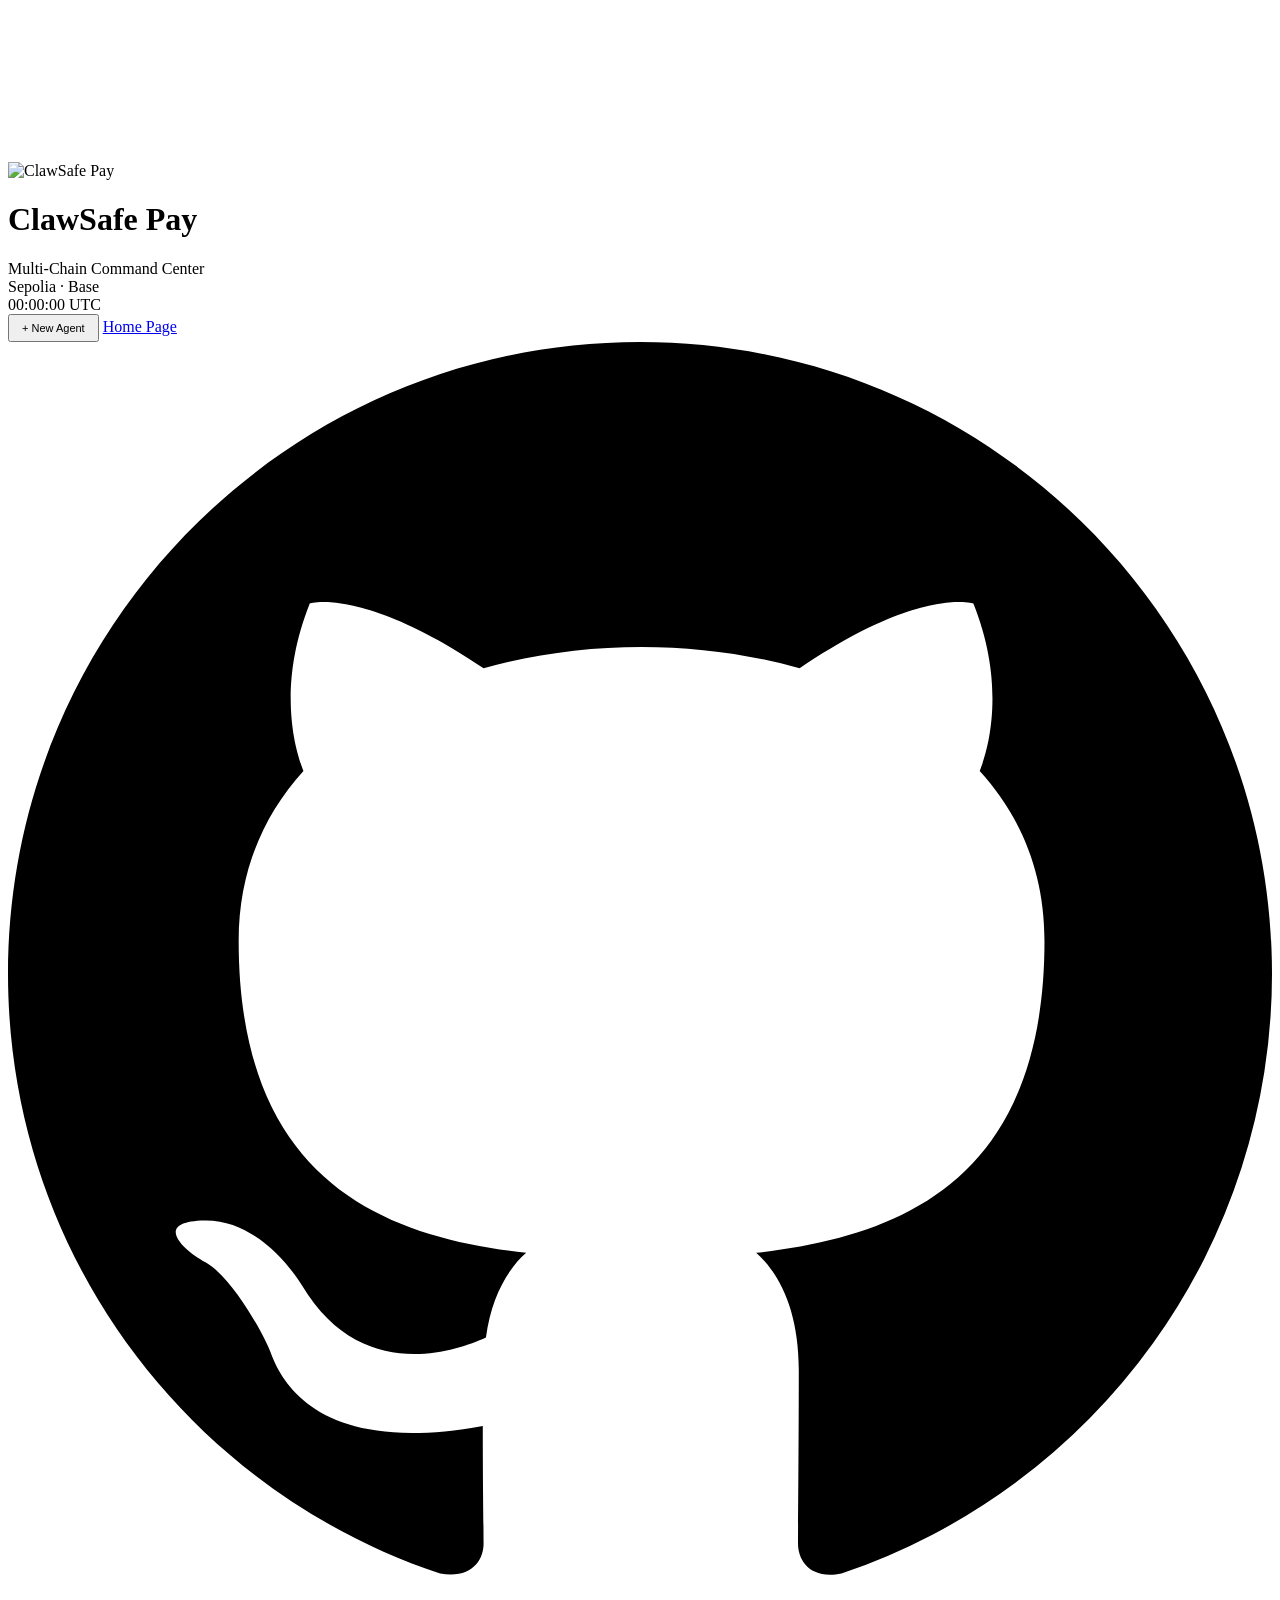
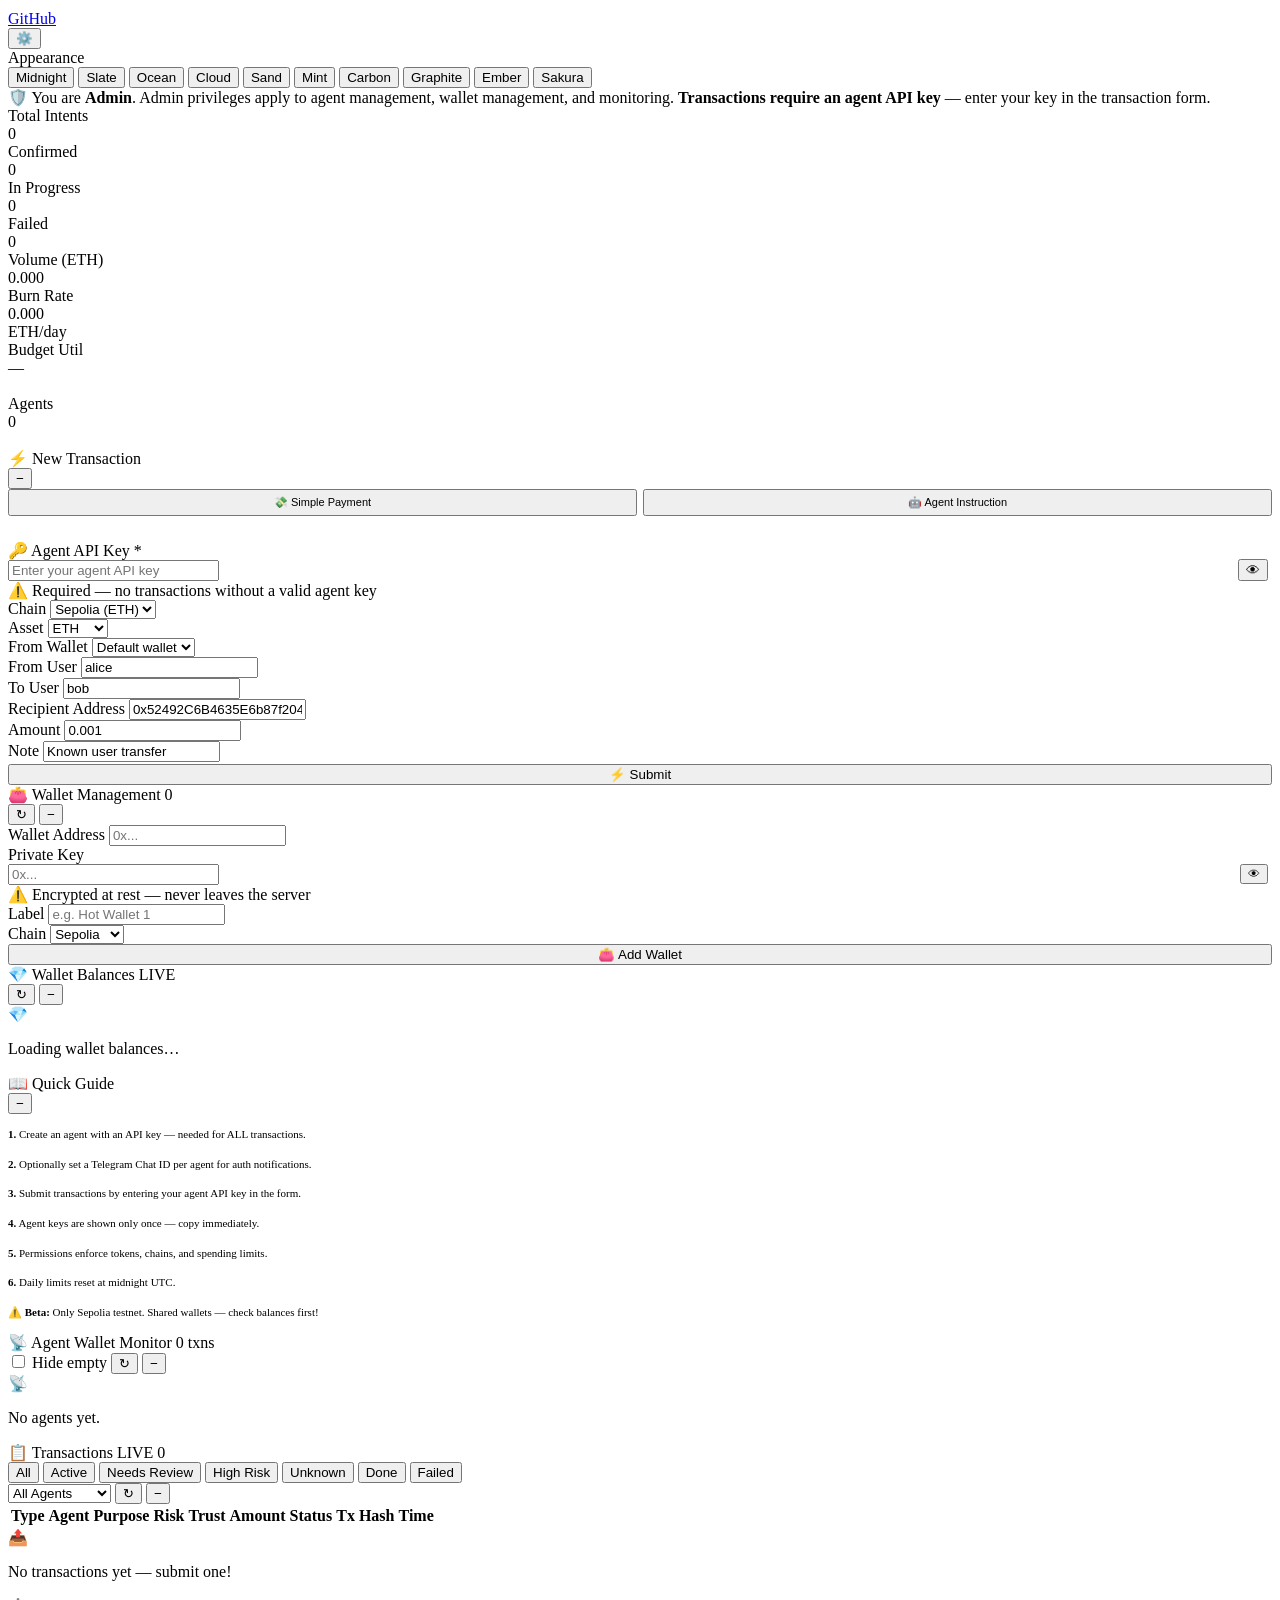
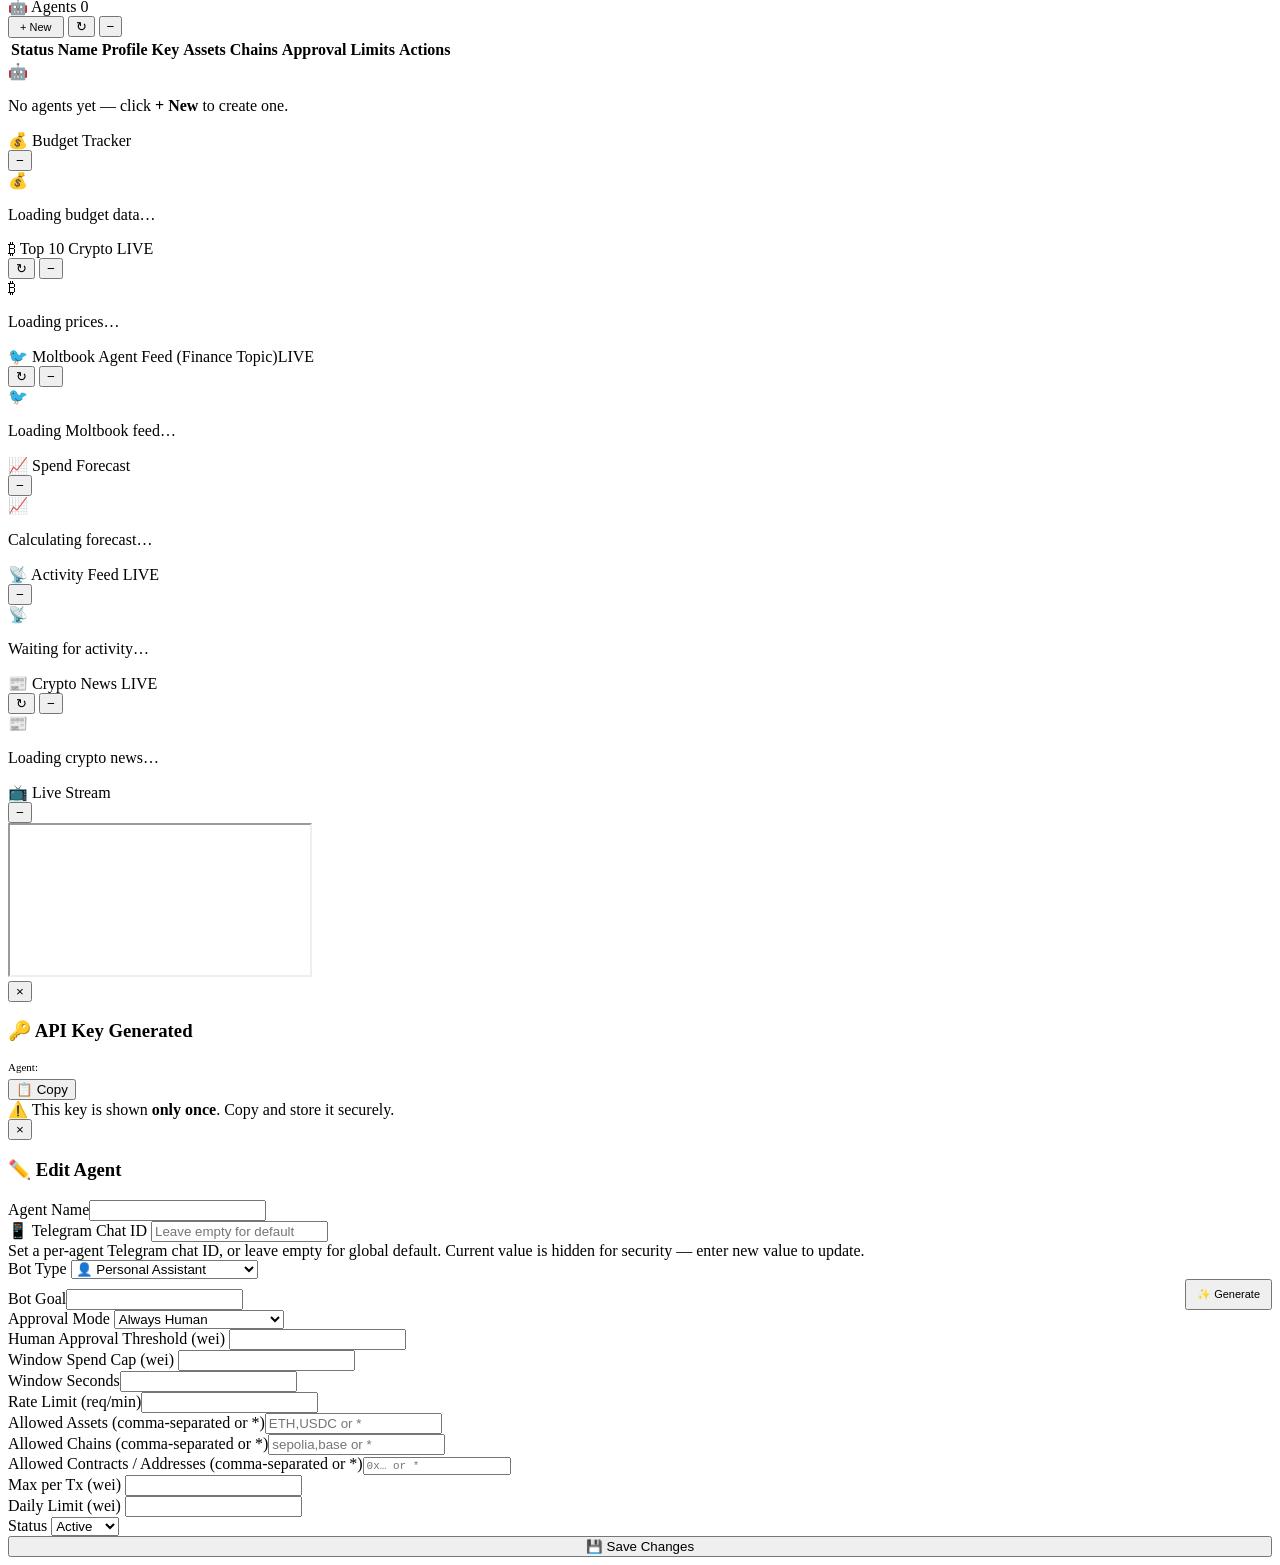
==== commit 0463c083: "generalised tx kind of working" ====
--- a/frontend/index.html
+++ b/frontend/index.html
@@ -277,6 +277,16 @@
           <div class="wa"><button class="w-btn" onclick="toggleWidget(this)">−</button></div>
         </div>
         <div class="wb pad">
+          <!-- Mode tabs -->
+          <div style="display:flex;gap:6px;margin-bottom:14px;border-bottom:1px solid rgba(255,255,255,.07);padding-bottom:10px">
+            <button id="tx-tab-simple" class="btn btn-outline" style="flex:1;font-size:11px;padding:5px 0"
+              onclick="switchTxTab('simple')">💸 Simple Payment</button>
+            <button id="tx-tab-agent" class="btn btn-outline" style="flex:1;font-size:11px;padding:5px 0"
+              onclick="switchTxTab('agent')">🤖 Agent Instruction</button>
+          </div>
+
+          <!-- ── Simple Payment (existing form, unchanged) ── -->
+          <div id="tx-panel-simple">
           <form id="txForm" autocomplete="off">
             <div class="form-stack">
               <div class="form-group">
@@ -339,6 +349,65 @@
               </button>
             </div>
           </form>
+          </div><!-- /tx-panel-simple -->
+
+          <!-- ── Agent Instruction Panel ── -->
+          <div id="tx-panel-agent" style="display:none">
+            <!-- API key + wallet -->
+            <div class="form-stack" style="margin-bottom:10px">
+              <div class="form-group">
+                <label>🔑 Agent API Key <span style="color:var(--red)">*</span></label>
+                <div style="position:relative">
+                  <input type="password" id="ai-api-key" placeholder="Enter your agent API key" style="padding-right:36px">
+                  <button type="button" class="w-btn" onclick="toggleAiKeyVisibility()"
+                    title="Show/Hide" style="position:absolute;right:4px;top:50%;transform:translateY(-50%);font-size:14px;z-index:2" id="ai-key-eye">👁</button>
+                </div>
+                <div class="form-hint" style="color:var(--amber)">⚠️ Wallet balance &amp; policy loaded from this key</div>
+              </div>
+              <div class="form-group">
+                <label>From Wallet</label>
+                <select id="ai-wallet"><option value="">Default wallet</option></select>
+              </div>
+            </div>
+
+            <!-- Chat panel — same style as AI Policy Setup -->
+            <div style="border:1px solid rgba(6,182,212,.25);border-radius:10px;background:rgba(6,182,212,.04);overflow:hidden">
+              <div style="display:flex;align-items:center;justify-content:space-between;padding:10px 14px;border-bottom:1px solid rgba(6,182,212,.15)">
+                <span style="font-size:12px;font-weight:600;color:var(--cyan)">🤖 Agent Instruction</span>
+                <span style="font-size:10px;color:var(--muted)">Z.AI · wallet-aware</span>
+              </div>
+              <div id="ai-chat-messages" style="height:240px;overflow-y:auto;padding:12px 14px;display:flex;flex-direction:column"></div>
+
+              <!-- Plan preview card (hidden until Z.AI returns a plan) -->
+              <div id="ai-plan-card" style="display:none;margin:0 14px 10px;background:rgba(139,92,246,.08);border:1px solid rgba(139,92,246,.25);border-radius:8px;padding:10px;font-size:11px">
+                <div style="display:flex;align-items:center;gap:6px;margin-bottom:6px">
+                  <strong style="color:var(--purple,#8b5cf6)">Transaction Plan</strong>
+                  <span id="ai-plan-needs-human" style="margin-left:auto;font-size:9px;padding:2px 7px;border-radius:4px"></span>
+                </div>
+                <div style="margin-bottom:3px"><strong>To:</strong> <span id="ai-plan-addr" class="mono" style="font-size:10px"></span></div>
+                <div style="margin-bottom:3px"><strong>Amount:</strong> <span id="ai-plan-amount"></span></div>
+                <div style="margin-bottom:6px"><strong>Action:</strong> <span id="ai-plan-note"></span></div>
+                <ul id="ai-plan-reasoning" style="margin:0 0 8px;padding-left:16px;color:var(--muted);line-height:1.7"></ul>
+                <button class="btn btn-primary" id="ai-plan-confirm" onclick="submitPlannedIntent()" style="width:100%;font-size:11px">
+                  <span id="ai-plan-confirm-text">✅ Confirm &amp; Submit Intent</span>
+                  <span id="ai-plan-confirm-spin" style="display:none" class="status-spinner"></span>
+                </button>
+              </div>
+
+              <div style="display:flex;gap:8px;padding:10px 14px;border-top:1px solid rgba(6,182,212,.15)">
+                <input type="text" id="ai-chat-input"
+                  placeholder="e.g. buy WBTC with 0.005 ETH on Uniswap"
+                  style="flex:1;font-size:12px"
+                  onkeydown="if(event.key==='Enter'){event.preventDefault();sendInstructionMessage();}">
+                <button type="button" id="ai-chat-send" onclick="sendInstructionMessage()"
+                  class="btn btn-outline" style="white-space:nowrap;padding:6px 14px;font-size:11px;border-color:rgba(6,182,212,.35);color:var(--cyan)">
+                  Send
+                </button>
+              </div>
+            </div>
+            <div class="form-hint" style="margin-top:6px">Agent checks your wallet balance, recent trades &amp; policy before planning.</div>
+          </div><!-- /tx-panel-agent -->
+
         </div>
       </div>
 
@@ -386,12 +455,12 @@
               <button type="submit" class="btn btn-primary" style="width:100%" id="wlAddBtn">👛 Add Wallet</button>
             </div>
           </form>
-          <div id="walletList" style="margin-top:10px">
+          <!-- <div id="walletList" style="margin-top:10px">
             <div class="empty-state" id="walletEmpty">
               <div class="icon">👛</div>
               <p>No wallets added yet</p>
             </div>
-          </div>
+          </div> -->
         </div>
       </div>
 
